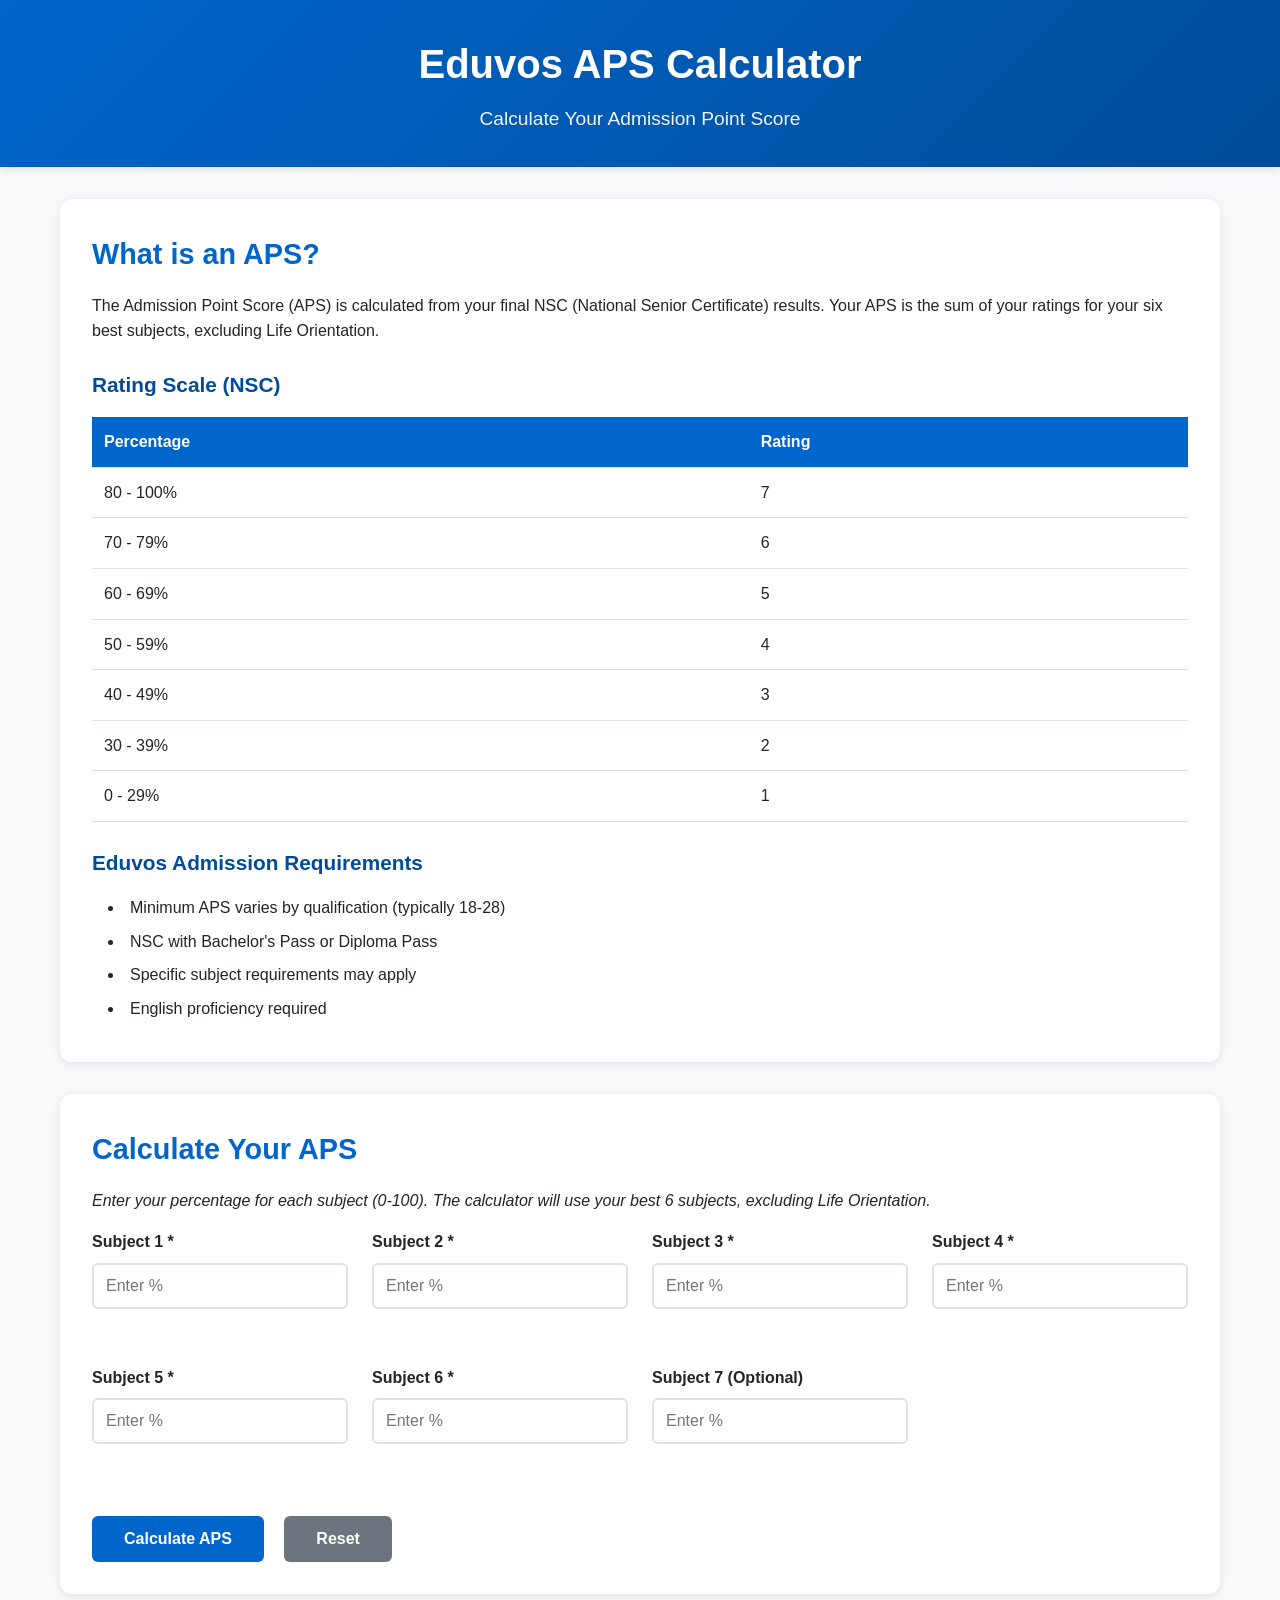
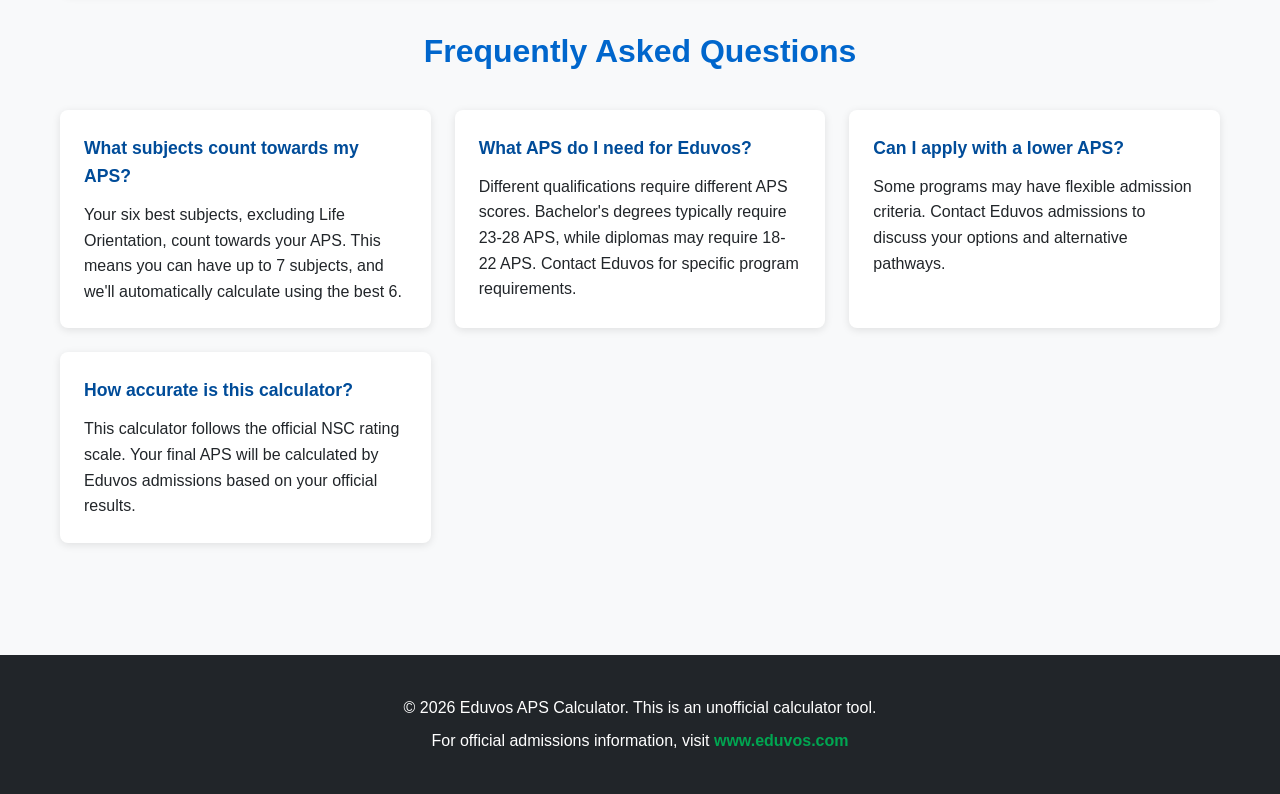
==== index.html @ b660937f "Create Eduvos APS Calculator with lead capture Co-authored-by: oatswrldwide <90724638+oatswrldwide@u" ====
<!DOCTYPE html>
<html lang="en">
<head>
    <meta charset="UTF-8">
    <meta name="viewport" content="width=device-width, initial-scale=1.0">
    <title>Eduvos APS Calculator - Calculate Your Admission Points</title>
    <meta name="description" content="Calculate your Admission Point Score (APS) for Eduvos applications. Easy-to-use calculator based on NSC results.">
    <link rel="stylesheet" href="styles.css">
</head>
<body>
    <header>
        <div class="container">
            <div class="header-content">
                <h1>Eduvos APS Calculator</h1>
                <p class="subtitle">Calculate Your Admission Point Score</p>
            </div>
        </div>
    </header>

    <main>
        <div class="container">
            <!-- Information Section -->
            <section class="info-section">
                <div class="info-card">
                    <h2>What is an APS?</h2>
                    <p>The Admission Point Score (APS) is calculated from your final NSC (National Senior Certificate) results. Your APS is the sum of your ratings for your six best subjects, excluding Life Orientation.</p>
                    
                    <div class="rating-table">
                        <h3>Rating Scale (NSC)</h3>
                        <table>
                            <thead>
                                <tr>
                                    <th>Percentage</th>
                                    <th>Rating</th>
                                </tr>
                            </thead>
                            <tbody>
                                <tr>
                                    <td>80 - 100%</td>
                                    <td>7</td>
                                </tr>
                                <tr>
                                    <td>70 - 79%</td>
                                    <td>6</td>
                                </tr>
                                <tr>
                                    <td>60 - 69%</td>
                                    <td>5</td>
                                </tr>
                                <tr>
                                    <td>50 - 59%</td>
                                    <td>4</td>
                                </tr>
                                <tr>
                                    <td>40 - 49%</td>
                                    <td>3</td>
                                </tr>
                                <tr>
                                    <td>30 - 39%</td>
                                    <td>2</td>
                                </tr>
                                <tr>
                                    <td>0 - 29%</td>
                                    <td>1</td>
                                </tr>
                            </tbody>
                        </table>
                    </div>

                    <div class="admission-info">
                        <h3>Eduvos Admission Requirements</h3>
                        <ul>
                            <li>Minimum APS varies by qualification (typically 18-28)</li>
                            <li>NSC with Bachelor's Pass or Diploma Pass</li>
                            <li>Specific subject requirements may apply</li>
                            <li>English proficiency required</li>
                        </ul>
                    </div>
                </div>
            </section>

            <!-- Calculator Section -->
            <section class="calculator-section">
                <div class="calculator-card">
                    <h2>Calculate Your APS</h2>
                    <p class="instruction">Enter your percentage for each subject (0-100). The calculator will use your best 6 subjects, excluding Life Orientation.</p>
                    
                    <form id="apsForm">
                        <div class="subjects-grid">
                            <div class="subject-input">
                                <label for="subject1">Subject 1 *</label>
                                <input type="number" id="subject1" name="subject1" min="0" max="100" placeholder="Enter %">
                                <span class="rating" id="rating1"></span>
                            </div>
                            <div class="subject-input">
                                <label for="subject2">Subject 2 *</label>
                                <input type="number" id="subject2" name="subject2" min="0" max="100" placeholder="Enter %">
                                <span class="rating" id="rating2"></span>
                            </div>
                            <div class="subject-input">
                                <label for="subject3">Subject 3 *</label>
                                <input type="number" id="subject3" name="subject3" min="0" max="100" placeholder="Enter %">
                                <span class="rating" id="rating3"></span>
                            </div>
                            <div class="subject-input">
                                <label for="subject4">Subject 4 *</label>
                                <input type="number" id="subject4" name="subject4" min="0" max="100" placeholder="Enter %">
                                <span class="rating" id="rating4"></span>
                            </div>
                            <div class="subject-input">
                                <label for="subject5">Subject 5 *</label>
                                <input type="number" id="subject5" name="subject5" min="0" max="100" placeholder="Enter %">
                                <span class="rating" id="rating5"></span>
                            </div>
                            <div class="subject-input">
                                <label for="subject6">Subject 6 *</label>
                                <input type="number" id="subject6" name="subject6" min="0" max="100" placeholder="Enter %">
                                <span class="rating" id="rating6"></span>
                            </div>
                            <div class="subject-input">
                                <label for="subject7">Subject 7 (Optional)</label>
                                <input type="number" id="subject7" name="subject7" min="0" max="100" placeholder="Enter %">
                                <span class="rating" id="rating7"></span>
                            </div>
                        </div>

                        <button type="button" id="calculateBtn" class="btn btn-primary">Calculate APS</button>
                        <button type="button" id="resetBtn" class="btn btn-secondary">Reset</button>
                    </form>

                    <div id="result" class="result-section" style="display: none;">
                        <h3>Your Results</h3>
                        <div class="aps-display">
                            <span class="aps-label">Total APS:</span>
                            <span class="aps-score" id="apsScore">0</span>
                        </div>
                        <div id="subjectBreakdown" class="breakdown"></div>
                        <div class="eligibility" id="eligibilityMessage"></div>
                        <button type="button" id="saveResultBtn" class="btn btn-primary">Save & Get More Info</button>
                    </div>
                </div>
            </section>

            <!-- Lead Capture Section -->
            <section class="lead-section" id="leadSection" style="display: none;">
                <div class="lead-card">
                    <h2>Get Your Personalized Admission Guide</h2>
                    <p>Enter your details below and we'll send you information about programs that match your APS score.</p>
                    
                    <form id="leadForm">
                        <div class="form-grid">
                            <div class="form-group">
                                <label for="firstName">First Name *</label>
                                <input type="text" id="firstName" name="firstName" required>
                            </div>
                            <div class="form-group">
                                <label for="lastName">Last Name *</label>
                                <input type="text" id="lastName" name="lastName" required>
                            </div>
                            <div class="form-group">
                                <label for="email">Email Address *</label>
                                <input type="email" id="email" name="email" required>
                            </div>
                            <div class="form-group">
                                <label for="phone">Phone Number *</label>
                                <input type="tel" id="phone" name="phone" required>
                            </div>
                            <div class="form-group full-width">
                                <label for="interestedProgram">Interested Program</label>
                                <select id="interestedProgram" name="interestedProgram">
                                    <option value="">Select a program</option>
                                    <option value="business">Business Management</option>
                                    <option value="it">Information Technology</option>
                                    <option value="creative">Creative Arts & Design</option>
                                    <option value="education">Education</option>
                                    <option value="health">Health Sciences</option>
                                    <option value="law">Law</option>
                                    <option value="other">Other</option>
                                </select>
                            </div>
                            <div class="form-group full-width">
                                <label for="campus">Preferred Campus</label>
                                <select id="campus" name="campus">
                                    <option value="">Select a campus</option>
                                    <option value="pretoria">Pretoria</option>
                                    <option value="midrand">Midrand</option>
                                    <option value="johannesburg">Johannesburg</option>
                                    <option value="cape-town">Cape Town</option>
                                    <option value="durban">Durban</option>
                                    <option value="port-elizabeth">Port Elizabeth</option>
                                    <option value="online">Online Learning</option>
                                </select>
                            </div>
                        </div>

                        <div class="consent">
                            <label>
                                <input type="checkbox" id="consent" name="consent" required>
                                I consent to Eduvos contacting me about educational opportunities *
                            </label>
                        </div>

                        <button type="submit" class="btn btn-primary">Submit</button>
                    </form>

                    <div id="thankYou" class="thank-you" style="display: none;">
                        <h3>Thank You!</h3>
                        <p>Your information has been received. An Eduvos admissions counselor will contact you shortly with personalized information about programs that match your APS score.</p>
                        <button type="button" id="newCalculationBtn" class="btn btn-secondary">Calculate Another APS</button>
                    </div>
                </div>
            </section>

            <!-- FAQ Section -->
            <section class="faq-section">
                <h2>Frequently Asked Questions</h2>
                <div class="faq-grid">
                    <div class="faq-item">
                        <h3>What subjects count towards my APS?</h3>
                        <p>Your six best subjects, excluding Life Orientation, count towards your APS. This means you can have up to 7 subjects, and we'll automatically calculate using the best 6.</p>
                    </div>
                    <div class="faq-item">
                        <h3>What APS do I need for Eduvos?</h3>
                        <p>Different qualifications require different APS scores. Bachelor's degrees typically require 23-28 APS, while diplomas may require 18-22 APS. Contact Eduvos for specific program requirements.</p>
                    </div>
                    <div class="faq-item">
                        <h3>Can I apply with a lower APS?</h3>
                        <p>Some programs may have flexible admission criteria. Contact Eduvos admissions to discuss your options and alternative pathways.</p>
                    </div>
                    <div class="faq-item">
                        <h3>How accurate is this calculator?</h3>
                        <p>This calculator follows the official NSC rating scale. Your final APS will be calculated by Eduvos admissions based on your official results.</p>
                    </div>
                </div>
            </section>
        </div>
    </main>

    <footer>
        <div class="container">
            <p>&copy; 2026 Eduvos APS Calculator. This is an unofficial calculator tool.</p>
            <p>For official admissions information, visit <a href="https://www.eduvos.com" target="_blank">www.eduvos.com</a></p>
        </div>
    </footer>

    <script src="script.js"></script>
</body>
</html>
---- styles.css ----
/* Reset and Base Styles */
* {
    margin: 0;
    padding: 0;
    box-sizing: border-box;
}

:root {
    --primary-color: #0066cc;
    --secondary-color: #004c99;
    --accent-color: #00a651;
    --danger-color: #dc3545;
    --warning-color: #ffc107;
    --light-bg: #f8f9fa;
    --white: #ffffff;
    --text-dark: #212529;
    --text-muted: #6c757d;
    --border-color: #dee2e6;
    --shadow: 0 2px 8px rgba(0, 0, 0, 0.1);
    --shadow-lg: 0 4px 16px rgba(0, 0, 0, 0.15);
}

body {
    font-family: -apple-system, BlinkMacSystemFont, 'Segoe UI', Roboto, 'Helvetica Neue', Arial, sans-serif;
    line-height: 1.6;
    color: var(--text-dark);
    background-color: var(--light-bg);
}

.container {
    max-width: 1200px;
    margin: 0 auto;
    padding: 0 20px;
}

/* Header */
header {
    background: linear-gradient(135deg, var(--primary-color), var(--secondary-color));
    color: var(--white);
    padding: 2rem 0;
    box-shadow: var(--shadow);
}

.header-content {
    text-align: center;
}

header h1 {
    font-size: 2.5rem;
    margin-bottom: 0.5rem;
    font-weight: 700;
}

.subtitle {
    font-size: 1.2rem;
    opacity: 0.95;
}

/* Main Content */
main {
    padding: 2rem 0;
}

section {
    margin-bottom: 2rem;
}

/* Cards */
.info-card,
.calculator-card,
.lead-card {
    background: var(--white);
    border-radius: 12px;
    padding: 2rem;
    box-shadow: var(--shadow);
}

.info-card h2,
.calculator-card h2,
.lead-card h2 {
    color: var(--primary-color);
    margin-bottom: 1rem;
    font-size: 1.8rem;
}

.info-card h3 {
    color: var(--secondary-color);
    margin-top: 1.5rem;
    margin-bottom: 1rem;
    font-size: 1.3rem;
}

.info-card p,
.calculator-card p {
    color: var(--text-dark);
    margin-bottom: 1rem;
}

/* Rating Table */
.rating-table {
    margin: 1.5rem 0;
}

.rating-table table {
    width: 100%;
    border-collapse: collapse;
    margin-top: 1rem;
}

.rating-table th,
.rating-table td {
    padding: 0.75rem;
    text-align: left;
    border-bottom: 1px solid var(--border-color);
}

.rating-table th {
    background-color: var(--primary-color);
    color: var(--white);
    font-weight: 600;
}

.rating-table tr:hover {
    background-color: var(--light-bg);
}

/* Admission Info */
.admission-info ul {
    list-style-position: inside;
    padding-left: 1rem;
}

.admission-info li {
    margin-bottom: 0.5rem;
    color: var(--text-dark);
}

/* Calculator Form */
.instruction {
    color: var(--text-muted);
    font-style: italic;
    margin-bottom: 1.5rem;
}

.subjects-grid {
    display: grid;
    grid-template-columns: repeat(auto-fit, minmax(250px, 1fr));
    gap: 1.5rem;
    margin-bottom: 2rem;
}

.subject-input {
    display: flex;
    flex-direction: column;
}

.subject-input label {
    font-weight: 600;
    margin-bottom: 0.5rem;
    color: var(--text-dark);
}

.subject-input input {
    padding: 0.75rem;
    border: 2px solid var(--border-color);
    border-radius: 6px;
    font-size: 1rem;
    transition: border-color 0.3s ease;
}

.subject-input input:focus {
    outline: none;
    border-color: var(--primary-color);
}

.subject-input input:invalid {
    border-color: var(--danger-color);
}

.rating {
    margin-top: 0.5rem;
    font-weight: 600;
    font-size: 0.9rem;
    color: var(--primary-color);
    min-height: 1.5rem;
}

/* Buttons */
.btn {
    padding: 0.875rem 2rem;
    border: none;
    border-radius: 6px;
    font-size: 1rem;
    font-weight: 600;
    cursor: pointer;
    transition: all 0.3s ease;
    margin-right: 1rem;
    margin-top: 0.5rem;
}

.btn-primary {
    background-color: var(--primary-color);
    color: var(--white);
}

.btn-primary:hover {
    background-color: var(--secondary-color);
    transform: translateY(-2px);
    box-shadow: var(--shadow-lg);
}

.btn-secondary {
    background-color: var(--text-muted);
    color: var(--white);
}

.btn-secondary:hover {
    background-color: #5a6268;
}

/* Results Section */
.result-section {
    margin-top: 2rem;
    padding: 2rem;
    background: linear-gradient(135deg, #e3f2fd, #f3e5f5);
    border-radius: 12px;
    border-left: 5px solid var(--primary-color);
}

.result-section h3 {
    color: var(--primary-color);
    margin-bottom: 1.5rem;
    font-size: 1.5rem;
}

.aps-display {
    display: flex;
    align-items: center;
    justify-content: center;
    gap: 1rem;
    margin: 1.5rem 0;
    padding: 1.5rem;
    background: var(--white);
    border-radius: 8px;
    box-shadow: var(--shadow);
}

.aps-label {
    font-size: 1.5rem;
    font-weight: 600;
    color: var(--text-dark);
}

.aps-score {
    font-size: 3rem;
    font-weight: 700;
    color: var(--primary-color);
}

.breakdown {
    margin: 1.5rem 0;
    padding: 1rem;
    background: var(--white);
    border-radius: 8px;
}

.breakdown-item {
    display: flex;
    justify-content: space-between;
    padding: 0.5rem 0;
    border-bottom: 1px solid var(--border-color);
}

.breakdown-item:last-child {
    border-bottom: none;
}

.eligibility {
    margin-top: 1.5rem;
    padding: 1.5rem;
    border-radius: 8px;
    font-weight: 600;
    text-align: center;
}

.eligibility.high {
    background-color: #d4edda;
    color: #155724;
    border: 2px solid var(--accent-color);
}

.eligibility.medium {
    background-color: #fff3cd;
    color: #856404;
    border: 2px solid var(--warning-color);
}

.eligibility.low {
    background-color: #f8d7da;
    color: #721c24;
    border: 2px solid var(--danger-color);
}

/* Lead Form */
.form-grid {
    display: grid;
    grid-template-columns: repeat(auto-fit, minmax(250px, 1fr));
    gap: 1.5rem;
    margin-bottom: 1.5rem;
}

.form-group {
    display: flex;
    flex-direction: column;
}

.form-group.full-width {
    grid-column: 1 / -1;
}

.form-group label {
    font-weight: 600;
    margin-bottom: 0.5rem;
    color: var(--text-dark);
}

.form-group input,
.form-group select {
    padding: 0.75rem;
    border: 2px solid var(--border-color);
    border-radius: 6px;
    font-size: 1rem;
    transition: border-color 0.3s ease;
}

.form-group input:focus,
.form-group select:focus {
    outline: none;
    border-color: var(--primary-color);
}

.consent {
    margin: 1.5rem 0;
    padding: 1rem;
    background-color: var(--light-bg);
    border-radius: 6px;
}

.consent label {
    display: flex;
    align-items: center;
    gap: 0.5rem;
    cursor: pointer;
}

.consent input[type="checkbox"] {
    width: 20px;
    height: 20px;
    cursor: pointer;
}

/* Thank You Message */
.thank-you {
    text-align: center;
    padding: 2rem;
}

.thank-you h3 {
    color: var(--accent-color);
    margin-bottom: 1rem;
    font-size: 2rem;
}

.thank-you p {
    margin-bottom: 1.5rem;
    font-size: 1.1rem;
}

/* FAQ Section */
.faq-section h2 {
    color: var(--primary-color);
    text-align: center;
    margin-bottom: 2rem;
    font-size: 2rem;
}

.faq-grid {
    display: grid;
    grid-template-columns: repeat(auto-fit, minmax(280px, 1fr));
    gap: 1.5rem;
}

.faq-item {
    background: var(--white);
    padding: 1.5rem;
    border-radius: 8px;
    box-shadow: var(--shadow);
    transition: transform 0.3s ease;
}

.faq-item:hover {
    transform: translateY(-4px);
    box-shadow: var(--shadow-lg);
}

.faq-item h3 {
    color: var(--secondary-color);
    margin-bottom: 0.75rem;
    font-size: 1.1rem;
}

.faq-item p {
    color: var(--text-dark);
    line-height: 1.6;
}

/* Footer */
footer {
    background-color: var(--text-dark);
    color: var(--white);
    padding: 2rem 0;
    text-align: center;
    margin-top: 3rem;
}

footer p {
    margin: 0.5rem 0;
}

footer a {
    color: var(--accent-color);
    text-decoration: none;
    font-weight: 600;
}

footer a:hover {
    text-decoration: underline;
}

/* Responsive Design */
@media (max-width: 768px) {
    header h1 {
        font-size: 2rem;
    }

    .subtitle {
        font-size: 1rem;
    }

    .subjects-grid {
        grid-template-columns: 1fr;
    }

    .form-grid {
        grid-template-columns: 1fr;
    }

    .aps-display {
        flex-direction: column;
    }

    .aps-score {
        font-size: 2.5rem;
    }

    .btn {
        width: 100%;
        margin-right: 0;
    }

    .faq-grid {
        grid-template-columns: 1fr;
    }
}

@media (max-width: 480px) {
    .container {
        padding: 0 15px;
    }

    .info-card,
    .calculator-card,
    .lead-card {
        padding: 1.5rem;
    }

    header h1 {
        font-size: 1.75rem;
    }
}

/* Animations */
@keyframes fadeIn {
    from {
        opacity: 0;
        transform: translateY(20px);
    }
    to {
        opacity: 1;
        transform: translateY(0);
    }
}

.result-section,
.lead-section,
.thank-you {
    animation: fadeIn 0.5s ease;
}

/* Print Styles */
@media print {
    header,
    footer,
    .btn {
        display: none;
    }

    .result-section {
        page-break-inside: avoid;
    }
}
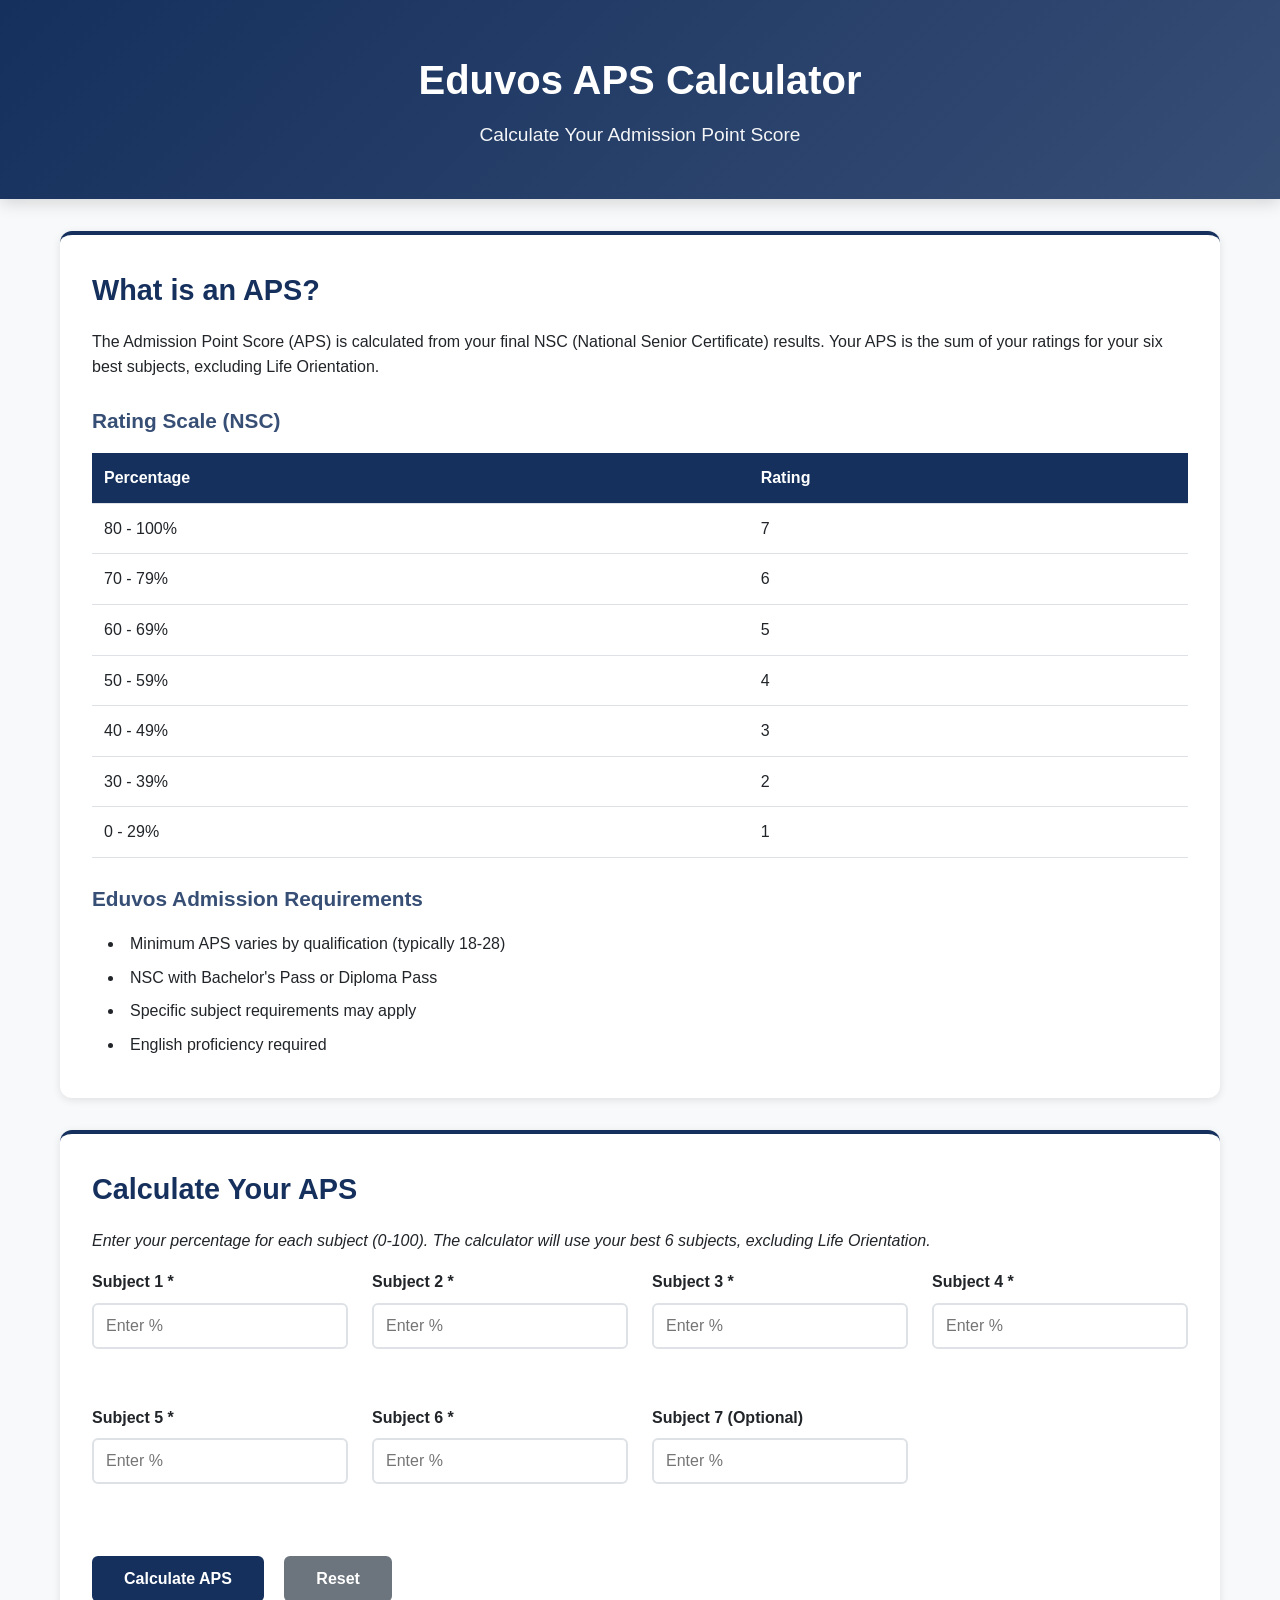
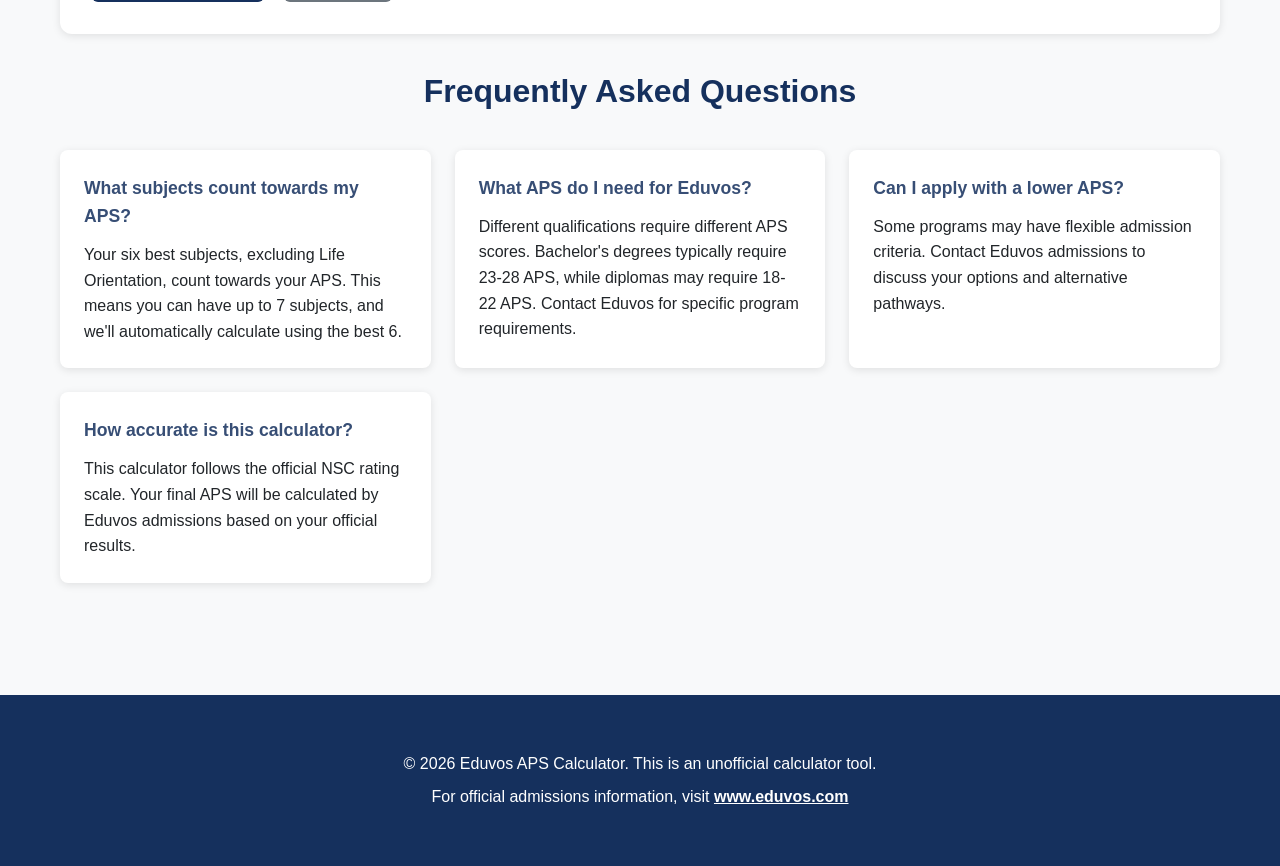
==== commit df0c224f: "Apply Eduvos brand colors and styling - Updated primary color to #15305d (Eduvos dark blue) - Update" ====
--- a/index.html
+++ b/index.html
@@ -5,6 +5,22 @@
     <meta name="viewport" content="width=device-width, initial-scale=1.0">
     <title>Eduvos APS Calculator - Calculate Your Admission Points</title>
     <meta name="description" content="Calculate your Admission Point Score (APS) for Eduvos applications. Easy-to-use calculator based on NSC results.">
+    
+    <!-- Favicons -->
+    <link rel="icon" type="image/png" sizes="16x16" href="https://www.eduvos.com/favicon-16x16.png">
+    <link rel="icon" type="image/png" sizes="32x32" href="https://www.eduvos.com/favicon-32x32.png">
+    <link rel="icon" type="image/png" sizes="96x96" href="https://www.eduvos.com/favicon-96x96.png">
+    <link rel="icon" type="image/png" sizes="192x192" href="https://www.eduvos.com/android-icon-192x192.png">
+    <link rel="apple-touch-icon" sizes="57x57" href="https://www.eduvos.com/apple-icon-57x57.png">
+    <link rel="apple-touch-icon" sizes="60x60" href="https://www.eduvos.com/apple-icon-60x60.png">
+    <link rel="apple-touch-icon" sizes="72x72" href="https://www.eduvos.com/apple-icon-72x72.png">
+    <link rel="apple-touch-icon" sizes="76x76" href="https://www.eduvos.com/apple-icon-76x76.png">
+    <link rel="apple-touch-icon" sizes="114x114" href="https://www.eduvos.com/apple-icon-114x114.png">
+    <link rel="apple-touch-icon" sizes="120x120" href="https://www.eduvos.com/apple-icon-120x120.png">
+    <link rel="apple-touch-icon" sizes="144x144" href="https://www.eduvos.com/apple-icon-144x144.png">
+    <link rel="apple-touch-icon" sizes="152x152" href="https://www.eduvos.com/apple-icon-152x152.png">
+    <link rel="apple-touch-icon" sizes="180x180" href="https://www.eduvos.com/apple-icon-180x180.png">
+    
     <link rel="stylesheet" href="styles.css">
 </head>
 <body>
--- a/styles.css
+++ b/styles.css
@@ -6,9 +6,9 @@
 }
 
 :root {
-    --primary-color: #0066cc;
-    --secondary-color: #004c99;
-    --accent-color: #00a651;
+    --primary-color: #15305d;
+    --secondary-color: #374e75;
+    --accent-color: #15305d;
     --danger-color: #dc3545;
     --warning-color: #ffc107;
     --light-bg: #f8f9fa;
@@ -35,14 +35,32 @@
 
 /* Header */
 header {
-    background: linear-gradient(135deg, var(--primary-color), var(--secondary-color));
+    background: linear-gradient(135deg, var(--primary-color) 0%, var(--secondary-color) 100%);
     color: var(--white);
-    padding: 2rem 0;
-    box-shadow: var(--shadow);
+    padding: 3rem 0;
+    box-shadow: var(--shadow-lg);
+    position: relative;
+    overflow: hidden;
+}
+
+header::before {
+    content: '';
+    position: absolute;
+    top: 0;
+    left: 0;
+    right: 0;
+    bottom: 0;
+    background-image: url('https://www.eduvos.com/images/footer-new-2026.webp');
+    background-size: cover;
+    background-position: center;
+    opacity: 0.1;
+    z-index: 0;
 }
 
 .header-content {
     text-align: center;
+    position: relative;
+    z-index: 1;
 }
 
 header h1 {
@@ -73,6 +91,7 @@
     border-radius: 12px;
     padding: 2rem;
     box-shadow: var(--shadow);
+    border-top: 4px solid var(--primary-color);
 }
 
 .info-card h2,
@@ -222,7 +241,7 @@
 .result-section {
     margin-top: 2rem;
     padding: 2rem;
-    background: linear-gradient(135deg, #e3f2fd, #f3e5f5);
+    background: linear-gradient(135deg, #e8eef5, #f0f4f8);
     border-radius: 12px;
     border-left: 5px solid var(--primary-color);
 }
@@ -284,9 +303,9 @@
 }
 
 .eligibility.high {
-    background-color: #d4edda;
-    color: #155724;
-    border: 2px solid var(--accent-color);
+    background-color: #e8f5e9;
+    color: #1b5e20;
+    border: 2px solid #4caf50;
 }
 
 .eligibility.medium {
@@ -416,25 +435,43 @@
 
 /* Footer */
 footer {
-    background-color: var(--text-dark);
+    background: var(--primary-color);
     color: var(--white);
-    padding: 2rem 0;
+    padding: 3rem 0;
     text-align: center;
     margin-top: 3rem;
+    position: relative;
+    overflow: hidden;
+}
+
+footer::before {
+    content: '';
+    position: absolute;
+    top: 0;
+    left: 0;
+    right: 0;
+    bottom: 0;
+    background-image: url('https://www.eduvos.com/images/footer-new-2026.webp');
+    background-size: cover;
+    background-position: center;
+    opacity: 0.15;
+    z-index: 0;
 }
 
 footer p {
     margin: 0.5rem 0;
+    position: relative;
+    z-index: 1;
 }
 
 footer a {
-    color: var(--accent-color);
-    text-decoration: none;
+    color: var(--white);
+    text-decoration: underline;
     font-weight: 600;
 }
 
 footer a:hover {
-    text-decoration: underline;
+    color: #f0f0f0;
 }
 
 /* Responsive Design */
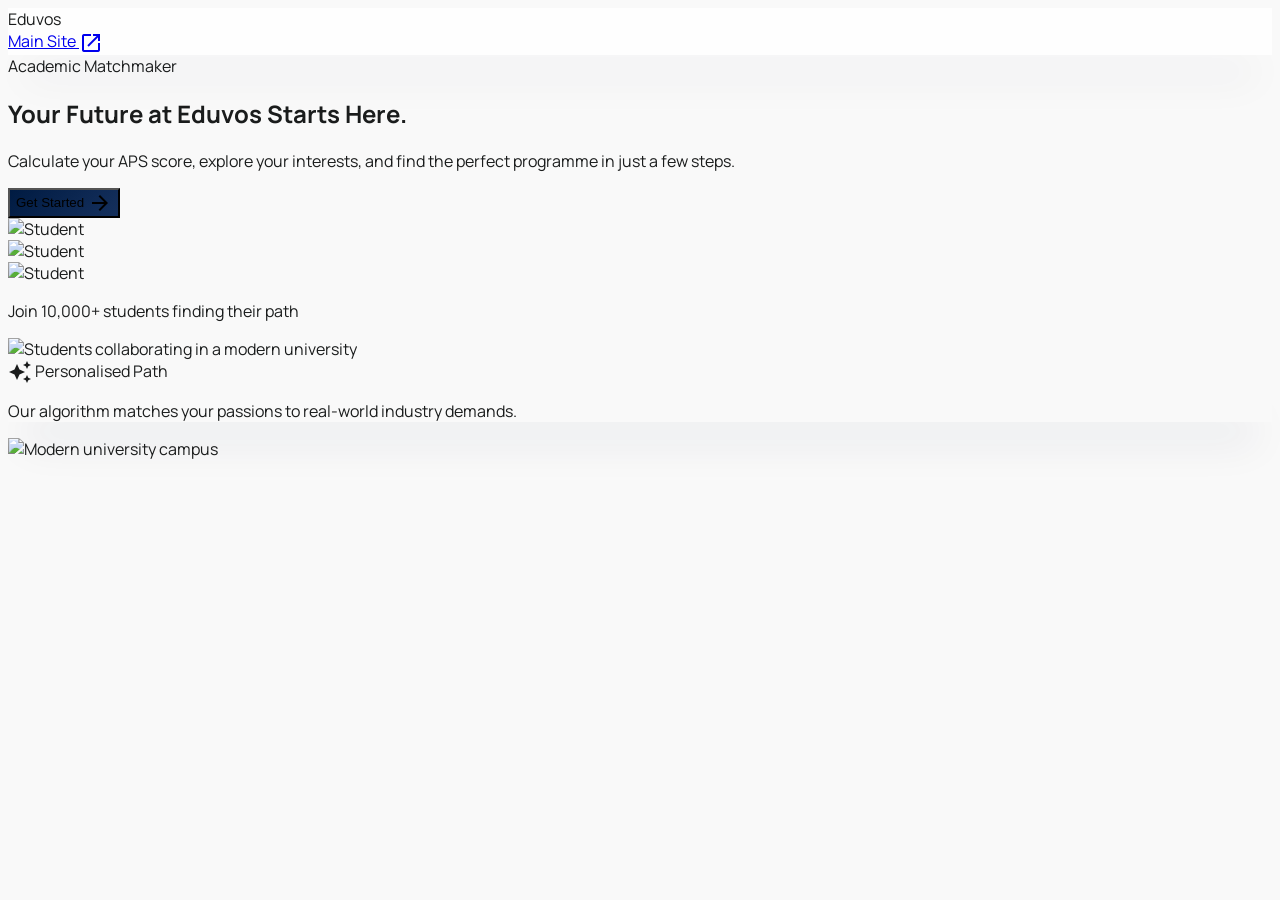
==== commit 4f36ab6a: "Rebuild site UI as multi-step Guided Matchmaker wizard using uploaded HTML designs Co-authored-by: o" ====
--- a/index.html
+++ b/index.html
@@ -1,264 +1,914 @@
 <!DOCTYPE html>
-<html lang="en">
+<html class="light" lang="en">
 <head>
-    <meta charset="UTF-8">
-    <meta name="viewport" content="width=device-width, initial-scale=1.0">
-    <title>Eduvos APS Calculator - Calculate Your Admission Points</title>
-    <meta name="description" content="Calculate your Admission Point Score (APS) for Eduvos applications. Easy-to-use calculator based on NSC results.">
-    
-    <!-- Favicons -->
-    <link rel="icon" type="image/png" sizes="16x16" href="https://www.eduvos.com/favicon-16x16.png">
-    <link rel="icon" type="image/png" sizes="32x32" href="https://www.eduvos.com/favicon-32x32.png">
-    <link rel="icon" type="image/png" sizes="96x96" href="https://www.eduvos.com/favicon-96x96.png">
-    <link rel="icon" type="image/png" sizes="192x192" href="https://www.eduvos.com/android-icon-192x192.png">
-    <link rel="apple-touch-icon" sizes="57x57" href="https://www.eduvos.com/apple-icon-57x57.png">
-    <link rel="apple-touch-icon" sizes="60x60" href="https://www.eduvos.com/apple-icon-60x60.png">
-    <link rel="apple-touch-icon" sizes="72x72" href="https://www.eduvos.com/apple-icon-72x72.png">
-    <link rel="apple-touch-icon" sizes="76x76" href="https://www.eduvos.com/apple-icon-76x76.png">
-    <link rel="apple-touch-icon" sizes="114x114" href="https://www.eduvos.com/apple-icon-114x114.png">
-    <link rel="apple-touch-icon" sizes="120x120" href="https://www.eduvos.com/apple-icon-120x120.png">
-    <link rel="apple-touch-icon" sizes="144x144" href="https://www.eduvos.com/apple-icon-144x144.png">
-    <link rel="apple-touch-icon" sizes="152x152" href="https://www.eduvos.com/apple-icon-152x152.png">
-    <link rel="apple-touch-icon" sizes="180x180" href="https://www.eduvos.com/apple-icon-180x180.png">
-    
-    <link rel="stylesheet" href="styles.css">
+  <meta charset="utf-8"/>
+  <meta content="width=device-width, initial-scale=1.0" name="viewport"/>
+  <title>Eduvos Guided Matchmaker | APS Calculator</title>
+  <meta name="description" content="Calculate your Admission Point Score (APS) and find the perfect Eduvos programme for you."/>
+
+  <!-- Favicons -->
+  <link rel="icon" type="image/png" sizes="16x16" href="https://www.eduvos.com/favicon-16x16.png">
+  <link rel="icon" type="image/png" sizes="32x32" href="https://www.eduvos.com/favicon-32x32.png">
+  <link rel="icon" type="image/png" sizes="96x96" href="https://www.eduvos.com/favicon-96x96.png">
+  <link rel="apple-touch-icon" sizes="180x180" href="https://www.eduvos.com/apple-icon-180x180.png">
+
+  <!-- Fonts -->
+  <link href="https://fonts.googleapis.com" rel="preconnect"/>
+  <link crossorigin="" href="https://fonts.gstatic.com" rel="preconnect"/>
+  <link href="https://fonts.googleapis.com/css2?family=Plus+Jakarta+Sans:wght@400;600;700;800&family=Manrope:wght@400;500;600&family=Inter:wght@400;500&display=swap" rel="stylesheet"/>
+  <link href="https://fonts.googleapis.com/css2?family=Material+Symbols+Outlined:wght,FILL@100..700,0..1&display=swap" rel="stylesheet"/>
+
+  <!-- Tailwind CSS -->
+  <script src="https://cdn.tailwindcss.com?plugins=forms,container-queries"></script>
+  <script id="tailwind-config">
+    tailwind.config = {
+      darkMode: "class",
+      theme: {
+        extend: {
+          colors: {
+            "primary-fixed-dim": "#aec6fd",
+            "on-primary-container": "#8199cc",
+            "tertiary-fixed": "#d8e2ff",
+            "tertiary-fixed-dim": "#aec6fd",
+            "surface-container-high": "#e8e8e8",
+            "tertiary-container": "#15305d",
+            "on-secondary": "#ffffff",
+            "surface-variant": "#e2e2e2",
+            "surface-container": "#eeeeee",
+            "primary-fixed": "#d8e2ff",
+            "inverse-on-surface": "#f1f1f0",
+            "on-tertiary-fixed": "#001a41",
+            "outline": "#747780",
+            "surface-bright": "#f9f9f9",
+            "error": "#ba1a1a",
+            "primary-container": "#15305d",
+            "error-container": "#ffdad6",
+            "on-primary-fixed-variant": "#2e4674",
+            "on-secondary-fixed-variant": "#004c69",
+            "on-tertiary-container": "#8199cc",
+            "on-surface": "#1a1c1c",
+            "on-secondary-container": "#00516f",
+            "surface-tint": "#465e8e",
+            "inverse-surface": "#2f3131",
+            "surface": "#f9f9f9",
+            "background": "#f9f9f9",
+            "outline-variant": "#c4c6d0",
+            "secondary": "#00668a",
+            "surface-container-highest": "#e2e2e2",
+            "on-tertiary": "#ffffff",
+            "secondary-fixed-dim": "#7bd0ff",
+            "on-error": "#ffffff",
+            "primary": "#001b42",
+            "on-surface-variant": "#44474f",
+            "surface-container-low": "#f4f3f3",
+            "surface-dim": "#dadada",
+            "on-secondary-fixed": "#001e2c",
+            "on-tertiary-fixed-variant": "#2e4674",
+            "secondary-fixed": "#c4e7ff",
+            "surface-container-lowest": "#ffffff",
+            "on-primary": "#ffffff",
+            "on-error-container": "#93000a",
+            "on-primary-fixed": "#001a41",
+            "secondary-container": "#54c7ff",
+            "inverse-primary": "#aec6fd",
+            "tertiary": "#001b42",
+            "on-background": "#1a1c1c"
+          },
+          fontFamily: {
+            "headline": ["Plus Jakarta Sans"],
+            "body": ["Manrope"],
+            "label": ["Inter"]
+          },
+          borderRadius: { "DEFAULT": "0.25rem", "lg": "0.5rem", "xl": "0.75rem", "full": "9999px" }
+        }
+      }
+    }
+  </script>
+  <style>
+    .material-symbols-outlined {
+      font-variation-settings: 'FILL' 0, 'wght' 400, 'GRAD' 0, 'opsz' 24;
+      display: inline-block;
+      vertical-align: middle;
+    }
+    body { font-family: 'Manrope', sans-serif; background-color: #f9f9f9; color: #1a1c1c; }
+    .editorial-shadow { box-shadow: 0 40px 40px -15px rgba(0,26,65,0.06); }
+    .glass-header { background-color: rgba(255,255,255,0.82); backdrop-filter: blur(24px); }
+    .cta-gradient { background: linear-gradient(135deg, #001b42 0%, #15305d 100%); }
+    .step { display: none; }
+    .step.active { display: block; }
+    .chip.selected { background-color: #c4e7ff; color: #004c69; border-color: #00668a; }
+  </style>
 </head>
-<body>
-    <header>
-        <div class="container">
-            <div class="header-content">
-                <h1>Eduvos APS Calculator</h1>
-                <p class="subtitle">Calculate Your Admission Point Score</p>
-            </div>
-        </div>
+<body class="min-h-screen selection:bg-secondary-fixed selection:text-on-secondary-fixed overflow-x-hidden">
+
+  <!-- ═══════════════════════════════════════════════════════
+       STEP 0 — WELCOME / LANDING  (from code (3).html)
+  ══════════════════════════════════════════════════════════ -->
+  <div id="step-welcome" class="step active min-h-screen flex flex-col">
+    <!-- Glass Header -->
+    <header class="fixed top-0 w-full z-50 glass-header editorial-shadow">
+      <div class="flex justify-between items-center px-8 h-20 max-w-7xl mx-auto">
+        <div class="text-2xl font-bold text-primary font-headline tracking-tight">Eduvos</div>
+        <div class="flex items-center gap-4">
+          <a href="https://www.eduvos.com" target="_blank" class="text-slate-500 hover:text-primary transition-colors font-headline font-semibold text-sm flex items-center gap-1 hover:opacity-80">
+            Main Site
+            <span class="material-symbols-outlined text-lg">open_in_new</span>
+          </a>
+        </div>
+      </div>
     </header>
 
-    <main>
-        <div class="container">
-            <!-- Information Section -->
-            <section class="info-section">
-                <div class="info-card">
-                    <h2>What is an APS?</h2>
-                    <p>The Admission Point Score (APS) is calculated from your final NSC (National Senior Certificate) results. Your APS is the sum of your ratings for your six best subjects, excluding Life Orientation.</p>
-                    
-                    <div class="rating-table">
-                        <h3>Rating Scale (NSC)</h3>
-                        <table>
-                            <thead>
-                                <tr>
-                                    <th>Percentage</th>
-                                    <th>Rating</th>
-                                </tr>
-                            </thead>
-                            <tbody>
-                                <tr>
-                                    <td>80 - 100%</td>
-                                    <td>7</td>
-                                </tr>
-                                <tr>
-                                    <td>70 - 79%</td>
-                                    <td>6</td>
-                                </tr>
-                                <tr>
-                                    <td>60 - 69%</td>
-                                    <td>5</td>
-                                </tr>
-                                <tr>
-                                    <td>50 - 59%</td>
-                                    <td>4</td>
-                                </tr>
-                                <tr>
-                                    <td>40 - 49%</td>
-                                    <td>3</td>
-                                </tr>
-                                <tr>
-                                    <td>30 - 39%</td>
-                                    <td>2</td>
-                                </tr>
-                                <tr>
-                                    <td>0 - 29%</td>
-                                    <td>1</td>
-                                </tr>
-                            </tbody>
-                        </table>
-                    </div>
-
-                    <div class="admission-info">
-                        <h3>Eduvos Admission Requirements</h3>
-                        <ul>
-                            <li>Minimum APS varies by qualification (typically 18-28)</li>
-                            <li>NSC with Bachelor's Pass or Diploma Pass</li>
-                            <li>Specific subject requirements may apply</li>
-                            <li>English proficiency required</li>
-                        </ul>
-                    </div>
-                </div>
-            </section>
-
-            <!-- Calculator Section -->
-            <section class="calculator-section">
-                <div class="calculator-card">
-                    <h2>Calculate Your APS</h2>
-                    <p class="instruction">Enter your percentage for each subject (0-100). The calculator will use your best 6 subjects, excluding Life Orientation.</p>
-                    
-                    <form id="apsForm">
-                        <div class="subjects-grid">
-                            <div class="subject-input">
-                                <label for="subject1">Subject 1 *</label>
-                                <input type="number" id="subject1" name="subject1" min="0" max="100" placeholder="Enter %">
-                                <span class="rating" id="rating1"></span>
-                            </div>
-                            <div class="subject-input">
-                                <label for="subject2">Subject 2 *</label>
-                                <input type="number" id="subject2" name="subject2" min="0" max="100" placeholder="Enter %">
-                                <span class="rating" id="rating2"></span>
-                            </div>
-                            <div class="subject-input">
-                                <label for="subject3">Subject 3 *</label>
-                                <input type="number" id="subject3" name="subject3" min="0" max="100" placeholder="Enter %">
-                                <span class="rating" id="rating3"></span>
-                            </div>
-                            <div class="subject-input">
-                                <label for="subject4">Subject 4 *</label>
-                                <input type="number" id="subject4" name="subject4" min="0" max="100" placeholder="Enter %">
-                                <span class="rating" id="rating4"></span>
-                            </div>
-                            <div class="subject-input">
-                                <label for="subject5">Subject 5 *</label>
-                                <input type="number" id="subject5" name="subject5" min="0" max="100" placeholder="Enter %">
-                                <span class="rating" id="rating5"></span>
-                            </div>
-                            <div class="subject-input">
-                                <label for="subject6">Subject 6 *</label>
-                                <input type="number" id="subject6" name="subject6" min="0" max="100" placeholder="Enter %">
-                                <span class="rating" id="rating6"></span>
-                            </div>
-                            <div class="subject-input">
-                                <label for="subject7">Subject 7 (Optional)</label>
-                                <input type="number" id="subject7" name="subject7" min="0" max="100" placeholder="Enter %">
-                                <span class="rating" id="rating7"></span>
-                            </div>
-                        </div>
-
-                        <button type="button" id="calculateBtn" class="btn btn-primary">Calculate APS</button>
-                        <button type="button" id="resetBtn" class="btn btn-secondary">Reset</button>
-                    </form>
-
-                    <div id="result" class="result-section" style="display: none;">
-                        <h3>Your Results</h3>
-                        <div class="aps-display">
-                            <span class="aps-label">Total APS:</span>
-                            <span class="aps-score" id="apsScore">0</span>
-                        </div>
-                        <div id="subjectBreakdown" class="breakdown"></div>
-                        <div class="eligibility" id="eligibilityMessage"></div>
-                        <button type="button" id="saveResultBtn" class="btn btn-primary">Save & Get More Info</button>
-                    </div>
-                </div>
-            </section>
-
-            <!-- Lead Capture Section -->
-            <section class="lead-section" id="leadSection" style="display: none;">
-                <div class="lead-card">
-                    <h2>Get Your Personalized Admission Guide</h2>
-                    <p>Enter your details below and we'll send you information about programs that match your APS score.</p>
-                    
-                    <form id="leadForm">
-                        <div class="form-grid">
-                            <div class="form-group">
-                                <label for="firstName">First Name *</label>
-                                <input type="text" id="firstName" name="firstName" required>
-                            </div>
-                            <div class="form-group">
-                                <label for="lastName">Last Name *</label>
-                                <input type="text" id="lastName" name="lastName" required>
-                            </div>
-                            <div class="form-group">
-                                <label for="email">Email Address *</label>
-                                <input type="email" id="email" name="email" required>
-                            </div>
-                            <div class="form-group">
-                                <label for="phone">Phone Number *</label>
-                                <input type="tel" id="phone" name="phone" required>
-                            </div>
-                            <div class="form-group full-width">
-                                <label for="interestedProgram">Interested Program</label>
-                                <select id="interestedProgram" name="interestedProgram">
-                                    <option value="">Select a program</option>
-                                    <option value="business">Business Management</option>
-                                    <option value="it">Information Technology</option>
-                                    <option value="creative">Creative Arts & Design</option>
-                                    <option value="education">Education</option>
-                                    <option value="health">Health Sciences</option>
-                                    <option value="law">Law</option>
-                                    <option value="other">Other</option>
-                                </select>
-                            </div>
-                            <div class="form-group full-width">
-                                <label for="campus">Preferred Campus</label>
-                                <select id="campus" name="campus">
-                                    <option value="">Select a campus</option>
-                                    <option value="pretoria">Pretoria</option>
-                                    <option value="midrand">Midrand</option>
-                                    <option value="johannesburg">Johannesburg</option>
-                                    <option value="cape-town">Cape Town</option>
-                                    <option value="durban">Durban</option>
-                                    <option value="port-elizabeth">Port Elizabeth</option>
-                                    <option value="online">Online Learning</option>
-                                </select>
-                            </div>
-                        </div>
-
-                        <div class="consent">
-                            <label>
-                                <input type="checkbox" id="consent" name="consent" required>
-                                I consent to Eduvos contacting me about educational opportunities *
-                            </label>
-                        </div>
-
-                        <button type="submit" class="btn btn-primary">Submit</button>
-                    </form>
-
-                    <div id="thankYou" class="thank-you" style="display: none;">
-                        <h3>Thank You!</h3>
-                        <p>Your information has been received. An Eduvos admissions counselor will contact you shortly with personalized information about programs that match your APS score.</p>
-                        <button type="button" id="newCalculationBtn" class="btn btn-secondary">Calculate Another APS</button>
-                    </div>
-                </div>
-            </section>
-
-            <!-- FAQ Section -->
-            <section class="faq-section">
-                <h2>Frequently Asked Questions</h2>
-                <div class="faq-grid">
-                    <div class="faq-item">
-                        <h3>What subjects count towards my APS?</h3>
-                        <p>Your six best subjects, excluding Life Orientation, count towards your APS. This means you can have up to 7 subjects, and we'll automatically calculate using the best 6.</p>
-                    </div>
-                    <div class="faq-item">
-                        <h3>What APS do I need for Eduvos?</h3>
-                        <p>Different qualifications require different APS scores. Bachelor's degrees typically require 23-28 APS, while diplomas may require 18-22 APS. Contact Eduvos for specific program requirements.</p>
-                    </div>
-                    <div class="faq-item">
-                        <h3>Can I apply with a lower APS?</h3>
-                        <p>Some programs may have flexible admission criteria. Contact Eduvos admissions to discuss your options and alternative pathways.</p>
-                    </div>
-                    <div class="faq-item">
-                        <h3>How accurate is this calculator?</h3>
-                        <p>This calculator follows the official NSC rating scale. Your final APS will be calculated by Eduvos admissions based on your official results.</p>
-                    </div>
-                </div>
-            </section>
-        </div>
+    <!-- Main Content -->
+    <main class="flex-grow flex flex-col lg:flex-row pt-20">
+      <!-- Text / Action Section -->
+      <section class="flex-1 flex flex-col justify-center px-8 md:px-16 lg:px-24 py-12 md:py-24 z-10">
+        <div class="max-w-2xl">
+          <div class="mb-6">
+            <span class="inline-block py-1 px-4 rounded-full bg-secondary-fixed text-on-secondary-fixed text-xs font-label font-bold uppercase tracking-widest">
+              Academic Matchmaker
+            </span>
+          </div>
+          <h1 class="font-headline text-5xl md:text-6xl lg:text-[3.5rem] font-extrabold text-primary leading-[1.1] tracking-tight mb-8">
+            Your Future at Eduvos Starts Here.
+          </h1>
+          <p class="font-body text-lg md:text-xl text-on-surface-variant leading-relaxed mb-12 max-w-lg">
+            Calculate your APS score, explore your interests, and find the perfect programme in just a few steps.
+          </p>
+          <div class="flex flex-col sm:flex-row gap-6">
+            <button onclick="goToStep(1)" class="cta-gradient text-white px-10 py-5 rounded-xl font-headline font-bold text-lg text-center editorial-shadow hover:brightness-110 active:scale-95 transition-all flex items-center justify-center gap-3">
+              Get Started
+              <span class="material-symbols-outlined">arrow_forward</span>
+            </button>
+          </div>
+          <!-- Trust Element -->
+          <div class="mt-16 flex items-center gap-6 opacity-60">
+            <div class="flex -space-x-3">
+              <div class="w-10 h-10 rounded-full border-2 border-white overflow-hidden bg-slate-200">
+                <img class="w-full h-full object-cover" alt="Student" src="https://lh3.googleusercontent.com/aida-public/[base64]"/>
+              </div>
+              <div class="w-10 h-10 rounded-full border-2 border-white overflow-hidden bg-slate-300">
+                <img class="w-full h-full object-cover" alt="Student" src="https://lh3.googleusercontent.com/aida-public/[base64]"/>
+              </div>
+              <div class="w-10 h-10 rounded-full border-2 border-white overflow-hidden bg-slate-400">
+                <img class="w-full h-full object-cover" alt="Student" src="https://lh3.googleusercontent.com/aida-public/[base64]"/>
+              </div>
+            </div>
+            <p class="text-sm font-label text-primary font-medium">Join 10,000+ students finding their path</p>
+          </div>
+        </div>
+      </section>
+
+      <!-- Imagery Section -->
+      <section class="flex-1 relative hidden lg:block overflow-hidden min-h-[600px]">
+        <div class="absolute inset-0 bg-surface-container-low transform skew-x-[-6deg] translate-x-20"></div>
+        <div class="absolute top-12 bottom-12 right-0 left-24 rounded-l-[3rem] overflow-hidden shadow-2xl z-20">
+          <img class="w-full h-full object-cover grayscale-[20%] hover:grayscale-0 transition-all duration-700" alt="Students collaborating in a modern university" src="https://lh3.googleusercontent.com/aida-public/[base64]"/>
+          <div class="absolute inset-0 bg-gradient-to-t from-primary/40 to-transparent"></div>
+          <!-- Floating Info Card -->
+          <div class="absolute bottom-10 left-10 p-6 bg-white/90 backdrop-blur-md rounded-2xl max-w-xs editorial-shadow">
+            <div class="flex items-center gap-3 mb-2">
+              <span class="material-symbols-outlined text-secondary" style="font-variation-settings:'FILL' 1">auto_awesome</span>
+              <span class="text-xs font-headline font-bold text-primary tracking-widest uppercase">Personalised Path</span>
+            </div>
+            <p class="text-sm text-on-surface-variant font-body leading-snug">Our algorithm matches your passions to real-world industry demands.</p>
+          </div>
+        </div>
+        <div class="absolute top-1/4 -right-12 w-48 h-48 bg-secondary/10 rounded-full blur-3xl"></div>
+      </section>
     </main>
 
-    <footer>
-        <div class="container">
-            <p>&copy; 2026 Eduvos APS Calculator. This is an unofficial calculator tool.</p>
-            <p>For official admissions information, visit <a href="https://www.eduvos.com" target="_blank">www.eduvos.com</a></p>
-        </div>
-    </footer>
-
-    <script src="script.js"></script>
+    <!-- Mobile hero image -->
+    <div class="lg:hidden w-full h-64 relative mt-12">
+      <img class="w-full h-full object-cover" alt="Modern university campus" src="https://lh3.googleusercontent.com/aida-public/[base64]"/>
+      <div class="absolute inset-0 bg-gradient-to-t from-surface via-transparent to-transparent"></div>
+    </div>
+    <div class="fixed top-0 right-0 -z-10 w-1/3 h-screen bg-surface-container-low/50 pointer-events-none"></div>
+  </div><!-- /step-welcome -->
+
+
+  <!-- ═══════════════════════════════════════════════════════
+       STEP 1 — APS CALCULATOR  (from screen (6).png)
+  ══════════════════════════════════════════════════════════ -->
+  <div id="step-aps" class="step min-h-screen">
+    <!-- Fixed Header -->
+    <header class="fixed top-0 w-full z-50 bg-white/80 backdrop-blur-xl shadow-[0_40px_40px_-15px_rgba(0,26,65,0.06)]">
+      <div class="flex justify-between items-center px-8 h-20 max-w-7xl mx-auto">
+        <div class="text-2xl font-bold text-primary font-headline tracking-tight">Eduvos</div>
+        <div class="flex items-center gap-4">
+          <span class="text-slate-500 font-label text-sm uppercase tracking-widest hidden sm:block">Step 1 of 3</span>
+          <button onclick="goToStep(0)" class="text-primary hover:opacity-80 transition-opacity flex items-center gap-1">
+            <span class="font-label text-sm font-semibold">Exit</span>
+            <span class="material-symbols-outlined text-xl">close</span>
+          </button>
+        </div>
+      </div>
+    </header>
+
+    <main class="pt-32 pb-40 px-6 max-w-4xl mx-auto">
+      <!-- Progress Bar -->
+      <div class="mb-20 w-full">
+        <div class="flex justify-between mb-4 items-end">
+          <span class="font-label text-xs font-bold uppercase tracking-widest text-primary opacity-60">Step 1 of 3</span>
+          <span class="font-label text-xs font-bold uppercase tracking-widest text-primary">Academic Profile</span>
+        </div>
+        <div class="h-1.5 w-full bg-surface-container-high rounded-full overflow-hidden">
+          <div class="h-full bg-secondary w-1/3 rounded-full relative">
+            <div class="absolute right-0 top-0 h-full w-8 bg-gradient-to-r from-transparent to-white/30"></div>
+          </div>
+        </div>
+      </div>
+
+      <!-- Hero -->
+      <section class="mb-16">
+        <h1 class="font-headline text-[3.5rem] leading-[1.1] font-extrabold text-primary tracking-tight mb-6">
+          Calculate your <span class="text-secondary">APS Score.</span>
+        </h1>
+        <p class="font-body text-xl text-on-surface-variant max-w-2xl leading-relaxed">
+          Enter your Grade 12 final results. Your Admission Point Score helps us match you with the right qualifications.
+        </p>
+      </section>
+
+      <!-- Calculator Grid -->
+      <div class="grid grid-cols-1 md:grid-cols-12 gap-8 items-start">
+        <!-- Subject Input List -->
+        <div class="md:col-span-8 space-y-4">
+          <div id="subjectList" class="bg-surface-container-lowest p-6 rounded-[2rem] editorial-shadow flex flex-col gap-6">
+
+            <!-- Subject Row: Primary Language -->
+            <div class="subject-row flex flex-col md:flex-row gap-4 items-end">
+              <div class="flex-grow w-full">
+                <label class="font-label text-xs font-bold uppercase text-on-surface-variant mb-2 block">Primary Language</label>
+                <input type="text" class="subj-name w-full bg-surface-container-low border-none rounded-xl px-4 py-4 focus:ring-2 focus:ring-secondary transition-all outline-none font-body text-base" placeholder="e.g. English Home Language"/>
+              </div>
+              <div class="w-full md:w-28 flex-shrink-0">
+                <label class="font-label text-xs font-bold uppercase text-on-surface-variant mb-2 block">Mark %</label>
+                <input type="number" min="0" max="100" class="subj-pct w-full bg-surface-container-low border-none rounded-xl px-4 py-4 focus:ring-2 focus:ring-secondary transition-all outline-none font-headline font-bold text-center text-lg" placeholder="0"/>
+              </div>
+              <div class="w-10 flex-shrink-0 pb-1 hidden md:flex items-center justify-center">
+                <span class="subj-rating font-label text-xs font-bold text-secondary w-6 text-center"></span>
+              </div>
+            </div>
+
+            <!-- Subject Row: Mathematics -->
+            <div class="subject-row flex flex-col md:flex-row gap-4 items-end">
+              <div class="flex-grow w-full">
+                <label class="font-label text-xs font-bold uppercase text-on-surface-variant mb-2 block">Mathematics / Literacy</label>
+                <input type="text" class="subj-name w-full bg-surface-container-low border-none rounded-xl px-4 py-4 focus:ring-2 focus:ring-secondary transition-all outline-none font-body text-base" placeholder="e.g. Mathematics"/>
+              </div>
+              <div class="w-full md:w-28 flex-shrink-0">
+                <label class="font-label text-xs font-bold uppercase text-on-surface-variant mb-2 block">Mark %</label>
+                <input type="number" min="0" max="100" class="subj-pct w-full bg-surface-container-low border-none rounded-xl px-4 py-4 focus:ring-2 focus:ring-secondary transition-all outline-none font-headline font-bold text-center text-lg" placeholder="0"/>
+              </div>
+              <div class="w-10 flex-shrink-0 pb-1 hidden md:flex items-center justify-center">
+                <span class="subj-rating font-label text-xs font-bold text-secondary w-6 text-center"></span>
+              </div>
+            </div>
+
+            <!-- Subject Row: Life Orientation (excluded from APS) -->
+            <div class="subject-row flex flex-col md:flex-row gap-4 items-end">
+              <div class="flex-grow w-full">
+                <label class="font-label text-xs font-bold uppercase text-on-surface-variant mb-2 block">Life Orientation <span class="normal-case opacity-60">(excluded from APS)</span></label>
+                <input type="text" class="subj-name w-full bg-surface-container-low border-none rounded-xl px-4 py-4 outline-none font-body text-base opacity-60 cursor-default" value="Life Orientation" readonly/>
+              </div>
+              <div class="w-full md:w-28 flex-shrink-0">
+                <label class="font-label text-xs font-bold uppercase text-on-surface-variant mb-2 block">Mark %</label>
+                <input type="number" min="0" max="100" class="subj-pct lo-pct w-full bg-surface-container-low border-none rounded-xl px-4 py-4 focus:ring-2 focus:ring-secondary transition-all outline-none font-headline font-bold text-center text-lg" placeholder="0"/>
+              </div>
+              <div class="w-10 flex-shrink-0 pb-1 hidden md:flex items-center justify-center">
+                <span class="font-label text-xs font-bold text-outline w-6 text-center">—</span>
+              </div>
+            </div>
+
+            <!-- Additional subject rows inserted here by JS -->
+            <div id="extraSubjects"></div>
+
+            <!-- Add Subject Button -->
+            <div class="pt-4 border-t border-surface-container-high">
+              <button onclick="addSubjectRow()" class="flex items-center gap-2 text-secondary font-bold font-body hover:opacity-80 transition-opacity">
+                <span class="material-symbols-outlined">add_circle</span>
+                Add another subject
+              </button>
+            </div>
+          </div>
+
+          <!-- Validation message -->
+          <div id="apsError" class="hidden text-error text-sm font-label px-2 flex items-center gap-2">
+            <span class="material-symbols-outlined text-base">error</span>
+            <span id="apsErrorText"></span>
+          </div>
+        </div>
+
+        <!-- Sticky Sidebar -->
+        <div class="md:col-span-4 sticky top-32">
+          <div class="bg-primary text-white p-10 rounded-[2.5rem] shadow-2xl relative overflow-hidden">
+            <div class="absolute -right-10 -top-10 w-40 h-40 bg-secondary/20 rounded-full blur-3xl"></div>
+            <h3 class="font-label text-xs font-bold uppercase tracking-[0.2em] mb-8 text-secondary-container">Your Live Score</h3>
+            <div class="flex flex-col items-center">
+              <span id="liveAps" class="font-headline text-8xl font-extrabold leading-none mb-2">0</span>
+              <span class="font-label text-sm uppercase tracking-widest opacity-60">Current APS</span>
+            </div>
+            <div class="mt-10 pt-8 border-t border-white/10 space-y-4">
+              <div class="flex justify-between items-center text-sm">
+                <span class="opacity-70">Subjects Entered</span>
+                <span id="subjCount" class="font-bold">0 of 2</span>
+              </div>
+              <div class="flex justify-between items-center text-sm">
+                <span class="opacity-70">Degree Eligibility</span>
+                <span id="eligStatus" class="font-bold text-secondary-container">Pending...</span>
+              </div>
+            </div>
+          </div>
+          <!-- Guidance Note -->
+          <div class="mt-8 px-4 flex gap-4">
+            <span class="material-symbols-outlined text-secondary">info</span>
+            <p class="font-body text-sm text-on-surface-variant leading-relaxed">
+              Eduvos calculates APS using your top 6 subjects, excluding Life Orientation.
+            </p>
+          </div>
+        </div>
+      </div>
+    </main>
+
+    <!-- Bottom Nav -->
+    <nav class="fixed bottom-0 left-0 w-full flex justify-between items-center px-10 py-6 bg-[#f4f3f3] rounded-t-[2rem] shadow-[0_-10px_40px_rgba(0,26,65,0.04)] z-50">
+      <button onclick="goToStep(0)" class="flex items-center gap-2 text-primary px-6 py-4 font-headline font-bold uppercase tracking-widest text-xs hover:brightness-110 active:scale-95 transition-all">
+        <span class="material-symbols-outlined text-lg">arrow_back</span> Back
+      </button>
+      <button onclick="validateAndGoStep2()" class="flex items-center gap-2 cta-gradient text-white px-8 py-4 rounded-xl shadow-lg font-headline font-bold uppercase tracking-widest text-xs hover:brightness-110 active:scale-95 transition-all">
+        Next <span class="material-symbols-outlined text-lg">arrow_forward</span>
+      </button>
+    </nav>
+
+    <!-- Decorative background -->
+    <div class="fixed top-0 right-0 -z-10 w-1/3 h-full overflow-hidden pointer-events-none opacity-40">
+      <img alt="" class="w-full h-full object-cover" src="https://lh3.googleusercontent.com/aida-public/[base64]"/>
+    </div>
+  </div><!-- /step-aps -->
+
+
+  <!-- ═══════════════════════════════════════════════════════
+       STEP 2 — INTERESTS  (from screen.png)
+  ══════════════════════════════════════════════════════════ -->
+  <div id="step-interests" class="step min-h-screen">
+    <header class="fixed top-0 w-full z-50 bg-white/80 backdrop-blur-xl shadow-[0_40px_40px_-15px_rgba(0,26,65,0.06)]">
+      <div class="flex justify-between items-center px-8 h-20 max-w-7xl mx-auto">
+        <div class="text-2xl font-bold text-primary font-headline tracking-tight">Eduvos</div>
+        <div class="flex items-center gap-6">
+          <span class="text-slate-500 font-label text-sm uppercase tracking-widest hidden sm:block">Step 2 of 3</span>
+          <button onclick="goToStep(0)" class="text-primary hover:opacity-80 transition-opacity flex items-center gap-1">
+            <span class="font-label text-sm font-semibold">Exit</span>
+            <span class="material-symbols-outlined text-xl">close</span>
+          </button>
+        </div>
+      </div>
+    </header>
+
+    <main class="pt-32 pb-40 px-6 max-w-7xl mx-auto">
+      <!-- Progress Bar -->
+      <div class="w-full h-1.5 bg-surface-container-high rounded-full overflow-hidden mb-16 max-w-3xl">
+        <div class="h-full bg-secondary w-[66%] relative">
+          <div class="absolute right-0 top-0 h-full w-4 bg-white/30 blur-sm"></div>
+        </div>
+      </div>
+
+      <div class="grid grid-cols-1 lg:grid-cols-12 gap-16 items-start">
+        <!-- Left Column -->
+        <div class="lg:col-span-5">
+          <h1 class="font-headline text-primary text-5xl lg:text-6xl mb-8 leading-[1.1] font-extrabold tracking-tight" style="letter-spacing:-0.02em">
+            What sparks your<br/>curiosity?
+          </h1>
+          <p class="text-on-surface-variant text-lg lg:text-xl leading-relaxed max-w-md">
+            Select the fields that resonate with your goals. Our Academic Concierge will curate a path specifically for your future.
+          </p>
+          <div class="mt-12 flex flex-wrap gap-3" id="interestChips">
+            <button onclick="toggleInterest(this,'Creative Arts')" class="chip bg-surface-container-lowest text-primary px-6 py-3 rounded-full font-semibold flex items-center gap-2 hover:bg-surface-container-low transition-all border border-outline-variant">
+              <span class="material-symbols-outlined text-lg">palette</span> Creative Arts
+            </button>
+            <button onclick="toggleInterest(this,'Technology')" class="chip bg-surface-container-lowest text-primary px-6 py-3 rounded-full font-semibold flex items-center gap-2 hover:bg-surface-container-low transition-all border border-outline-variant">
+              <span class="material-symbols-outlined text-lg">terminal</span> Technology
+            </button>
+            <button onclick="toggleInterest(this,'Business')" class="chip bg-surface-container-lowest text-primary px-6 py-3 rounded-full font-semibold flex items-center gap-2 hover:bg-surface-container-low transition-all border border-outline-variant">
+              <span class="material-symbols-outlined text-lg">trending_up</span> Business
+            </button>
+            <button onclick="toggleInterest(this,'Humanities')" class="chip bg-surface-container-lowest text-primary px-6 py-3 rounded-full font-semibold flex items-center gap-2 hover:bg-surface-container-low transition-all border border-outline-variant">
+              <span class="material-symbols-outlined text-lg">psychology</span> Humanities
+            </button>
+            <button onclick="toggleInterest(this,'Applied Science')" class="chip bg-surface-container-lowest text-primary px-6 py-3 rounded-full font-semibold flex items-center gap-2 hover:bg-surface-container-low transition-all border border-outline-variant">
+              <span class="material-symbols-outlined text-lg">science</span> Applied Science
+            </button>
+            <button onclick="toggleInterest(this,'Education')" class="chip bg-surface-container-lowest text-primary px-6 py-3 rounded-full font-semibold flex items-center gap-2 hover:bg-surface-container-low transition-all border border-outline-variant">
+              <span class="material-symbols-outlined text-lg">school</span> Education
+            </button>
+          </div>
+        </div>
+
+        <!-- Right Column: Course Cards -->
+        <div class="lg:col-span-7 grid grid-cols-1 md:grid-cols-2 gap-6">
+          <!-- Card 1 -->
+          <div class="bg-surface-container-lowest p-8 rounded-[2rem] shadow-[0_40px_40px_-15px_rgba(0,26,65,0.04)] hover:shadow-[0_40px_40px_-15px_rgba(0,26,65,0.08)] transition-all group flex flex-col h-full">
+            <div class="mb-6 flex justify-between items-start">
+              <div class="w-12 h-12 bg-primary/5 rounded-2xl flex items-center justify-center text-primary">
+                <span class="material-symbols-outlined">brush</span>
+              </div>
+              <span class="bg-primary/10 text-primary font-label text-[10px] uppercase font-bold px-3 py-1 rounded-full tracking-widest">Degree</span>
+            </div>
+            <h3 class="font-headline text-2xl text-primary mb-3">BA in Graphic Design</h3>
+            <p class="text-on-surface-variant font-body mb-8 text-sm leading-relaxed">Master visual communication and digital storytelling through industry-standard design principles.</p>
+            <div class="mt-auto pt-4 flex items-center text-secondary font-bold text-sm gap-2">
+              View Details <span class="material-symbols-outlined text-sm group-hover:translate-x-1 transition-transform">arrow_forward</span>
+            </div>
+          </div>
+          <!-- Card 2 -->
+          <div class="bg-surface-container-lowest p-8 rounded-[2rem] shadow-[0_40px_40px_-15px_rgba(0,26,65,0.04)] hover:shadow-[0_40px_40px_-15px_rgba(0,26,65,0.08)] transition-all group flex flex-col h-full">
+            <div class="mb-6 flex justify-between items-start">
+              <div class="w-12 h-12 bg-primary/5 rounded-2xl flex items-center justify-center text-primary">
+                <span class="material-symbols-outlined">terminal</span>
+              </div>
+              <span class="bg-primary/10 text-primary font-label text-[10px] uppercase font-bold px-3 py-1 rounded-full tracking-widest">Degree</span>
+            </div>
+            <h3 class="font-headline text-2xl text-primary mb-3">BSc in IT</h3>
+            <p class="text-on-surface-variant font-body mb-8 text-sm leading-relaxed">Build the digital future with a comprehensive foundation in software development and systems.</p>
+            <div class="mt-auto pt-4 flex items-center text-secondary font-bold text-sm gap-2">
+              View Details <span class="material-symbols-outlined text-sm group-hover:translate-x-1 transition-transform">arrow_forward</span>
+            </div>
+          </div>
+          <!-- Featured Card -->
+          <div class="md:col-span-2 bg-gradient-to-br from-primary to-primary-container p-10 rounded-[2.5rem] text-white flex flex-col md:flex-row gap-8 items-center relative overflow-hidden">
+            <div class="absolute -right-12 -top-12 w-64 h-64 bg-white/5 rounded-full blur-3xl"></div>
+            <div class="z-10 flex-1">
+              <div class="mb-4 inline-block bg-secondary px-4 py-1 rounded-full text-[10px] font-bold uppercase tracking-widest">Premium Choice</div>
+              <h3 class="font-headline text-3xl mb-4 leading-tight">Bachelor of Commerce<br/>in Business Management</h3>
+              <p class="text-on-primary-container/80 text-base max-w-md">The ultimate intersection of strategy and execution for the next generation of business leaders.</p>
+            </div>
+            <div class="z-10 shrink-0">
+              <div class="w-32 h-32 bg-white/10 backdrop-blur-md rounded-[2rem] flex items-center justify-center">
+                <span class="material-symbols-outlined text-5xl" style="font-variation-settings:'FILL' 1">auto_awesome</span>
+              </div>
+            </div>
+          </div>
+        </div>
+      </div>
+    </main>
+
+    <nav class="fixed bottom-0 left-0 w-full flex justify-between items-center px-10 py-6 bg-[#f4f3f3] rounded-t-[2rem] shadow-[0_-10px_40px_rgba(0,26,65,0.04)] z-50">
+      <button onclick="goToStep(1)" class="flex items-center gap-2 text-primary px-6 py-4 font-headline font-bold uppercase tracking-widest text-xs hover:brightness-110 active:scale-95 transition-all">
+        <span class="material-symbols-outlined text-lg">arrow_back</span> Back
+      </button>
+      <button onclick="goToStep(3)" class="flex items-center gap-2 cta-gradient text-white px-8 py-4 rounded-xl shadow-lg font-headline font-bold uppercase tracking-widest text-xs hover:brightness-110 active:scale-95 transition-all">
+        Next <span class="material-symbols-outlined text-lg">arrow_forward</span>
+      </button>
+    </nav>
+
+    <div class="fixed top-0 left-0 w-full h-full -z-10 pointer-events-none overflow-hidden">
+      <div class="absolute top-[20%] -left-[10%] w-[40rem] h-[40rem] bg-primary/2 rounded-full blur-[100px]"></div>
+      <div class="absolute bottom-[10%] -right-[5%] w-[30rem] h-[30rem] bg-secondary/5 rounded-full blur-[100px]"></div>
+    </div>
+  </div><!-- /step-interests -->
+
+
+  <!-- ═══════════════════════════════════════════════════════
+       STEP 3 — CONTACT DETAILS
+  ══════════════════════════════════════════════════════════ -->
+  <div id="step-contact" class="step min-h-screen">
+    <header class="fixed top-0 w-full z-50 bg-white/80 backdrop-blur-xl shadow-[0_40px_40px_-15px_rgba(0,26,65,0.06)]">
+      <div class="flex justify-between items-center px-8 h-20 max-w-7xl mx-auto">
+        <div class="text-2xl font-bold text-primary font-headline tracking-tight">Eduvos</div>
+        <div class="flex items-center gap-6">
+          <span class="text-slate-500 font-label text-sm uppercase tracking-widest hidden sm:block">Step 3 of 3</span>
+          <button onclick="goToStep(0)" class="text-primary hover:opacity-80 transition-opacity flex items-center gap-1">
+            <span class="font-label text-sm font-semibold">Exit</span>
+            <span class="material-symbols-outlined text-xl">close</span>
+          </button>
+        </div>
+      </div>
+    </header>
+
+    <main class="pt-32 pb-40 px-6 max-w-4xl mx-auto">
+      <!-- Progress Bar -->
+      <div class="mb-20 w-full">
+        <div class="flex justify-between mb-4 items-end">
+          <span class="font-label text-xs font-bold uppercase tracking-widest text-primary opacity-60">Step 3 of 3</span>
+          <span class="font-label text-xs font-bold uppercase tracking-widest text-primary">Your Details</span>
+        </div>
+        <div class="h-1.5 w-full bg-surface-container-high rounded-full overflow-hidden">
+          <div class="h-full bg-secondary w-full rounded-full"></div>
+        </div>
+      </div>
+
+      <section class="mb-12">
+        <h1 class="font-headline text-[3rem] leading-[1.1] font-extrabold text-primary tracking-tight mb-6">
+          Almost there — <span class="text-secondary">tell us about yourself.</span>
+        </h1>
+        <p class="font-body text-xl text-on-surface-variant max-w-2xl leading-relaxed">
+          We'll use these details to send you personalised programme recommendations based on your APS and interests.
+        </p>
+      </section>
+
+      <!-- Lead Capture Form -->
+      <div class="bg-surface-container-lowest p-8 rounded-[2rem] editorial-shadow">
+        <form id="leadForm" class="space-y-6">
+          <div class="grid grid-cols-1 md:grid-cols-2 gap-6">
+            <div>
+              <label class="font-label text-xs font-bold uppercase text-on-surface-variant mb-2 block">First Name *</label>
+              <input type="text" id="firstName" name="firstName" required class="w-full bg-surface-container-low border-none rounded-xl px-4 py-4 focus:ring-2 focus:ring-secondary transition-all outline-none font-body text-base" placeholder="Your first name"/>
+            </div>
+            <div>
+              <label class="font-label text-xs font-bold uppercase text-on-surface-variant mb-2 block">Last Name *</label>
+              <input type="text" id="lastName" name="lastName" required class="w-full bg-surface-container-low border-none rounded-xl px-4 py-4 focus:ring-2 focus:ring-secondary transition-all outline-none font-body text-base" placeholder="Your last name"/>
+            </div>
+            <div>
+              <label class="font-label text-xs font-bold uppercase text-on-surface-variant mb-2 block">Email Address *</label>
+              <input type="email" id="email" name="email" required class="w-full bg-surface-container-low border-none rounded-xl px-4 py-4 focus:ring-2 focus:ring-secondary transition-all outline-none font-body text-base" placeholder="you@example.com"/>
+            </div>
+            <div>
+              <label class="font-label text-xs font-bold uppercase text-on-surface-variant mb-2 block">Phone Number *</label>
+              <input type="tel" id="phone" name="phone" required class="w-full bg-surface-container-low border-none rounded-xl px-4 py-4 focus:ring-2 focus:ring-secondary transition-all outline-none font-body text-base" placeholder="0XX XXX XXXX"/>
+            </div>
+            <div class="md:col-span-2">
+              <label class="font-label text-xs font-bold uppercase text-on-surface-variant mb-2 block">Preferred Campus</label>
+              <select id="campus" name="campus" class="w-full bg-surface-container-low border-none rounded-xl px-4 py-4 focus:ring-2 focus:ring-secondary transition-all outline-none font-body text-base">
+                <option value="">Select a campus</option>
+                <option value="pretoria">Pretoria</option>
+                <option value="midrand">Midrand</option>
+                <option value="johannesburg">Johannesburg</option>
+                <option value="cape-town">Cape Town</option>
+                <option value="durban">Durban</option>
+                <option value="port-elizabeth">Port Elizabeth (Gqeberha)</option>
+                <option value="online">Online Learning</option>
+              </select>
+            </div>
+          </div>
+          <div class="flex items-start gap-3 pt-2">
+            <input type="checkbox" id="consent" name="consent" class="mt-1 rounded text-secondary focus:ring-secondary" required/>
+            <label for="consent" class="font-body text-sm text-on-surface-variant leading-relaxed">
+              I consent to Eduvos contacting me about educational opportunities and programmes that match my profile. *
+            </label>
+          </div>
+          <div id="contactError" class="hidden text-error text-sm font-label flex items-center gap-2">
+            <span class="material-symbols-outlined text-base">error</span>
+            <span id="contactErrorText"></span>
+          </div>
+        </form>
+      </div>
+    </main>
+
+    <nav class="fixed bottom-0 left-0 w-full flex justify-between items-center px-10 py-6 bg-[#f4f3f3] rounded-t-[2rem] shadow-[0_-10px_40px_rgba(0,26,65,0.04)] z-50">
+      <button onclick="goToStep(2)" class="flex items-center gap-2 text-primary px-6 py-4 font-headline font-bold uppercase tracking-widest text-xs hover:brightness-110 active:scale-95 transition-all">
+        <span class="material-symbols-outlined text-lg">arrow_back</span> Back
+      </button>
+      <button onclick="submitAndShowResults()" class="flex items-center gap-2 cta-gradient text-white px-8 py-4 rounded-xl shadow-lg font-headline font-bold uppercase tracking-widest text-xs hover:brightness-110 active:scale-95 transition-all">
+        Submit <span class="material-symbols-outlined text-lg">check</span>
+      </button>
+    </nav>
+  </div><!-- /step-contact -->
+
+
+  <!-- ═══════════════════════════════════════════════════════
+       STEP 4 — RESULTS / THANK YOU
+  ══════════════════════════════════════════════════════════ -->
+  <div id="step-results" class="step min-h-screen">
+    <header class="fixed top-0 w-full z-50 bg-white/80 backdrop-blur-xl shadow-[0_40px_40px_-15px_rgba(0,26,65,0.06)]">
+      <div class="flex justify-between items-center px-8 h-20 max-w-7xl mx-auto">
+        <div class="text-2xl font-bold text-primary font-headline tracking-tight">Eduvos</div>
+      </div>
+    </header>
+
+    <main class="pt-32 pb-24 px-6 max-w-4xl mx-auto">
+      <!-- Hero Score Card -->
+      <div class="bg-gradient-to-br from-primary to-primary-container rounded-[2.5rem] p-12 text-white mb-10 relative overflow-hidden">
+        <div class="absolute -right-16 -top-16 w-72 h-72 bg-white/5 rounded-full blur-3xl"></div>
+        <div class="relative z-10">
+          <div class="mb-2 inline-block bg-secondary-container/30 px-4 py-1 rounded-full text-xs font-bold uppercase tracking-widest text-secondary-container">Your APS Result</div>
+          <div class="flex items-end gap-6 mt-6 mb-4">
+            <span id="finalAps" class="font-headline text-9xl font-extrabold leading-none">0</span>
+            <div class="pb-4">
+              <span class="font-label text-sm uppercase tracking-widest opacity-60 block">out of 42</span>
+              <span id="finalElig" class="font-headline text-xl font-bold mt-1 block text-secondary-container">Calculating...</span>
+            </div>
+          </div>
+          <div id="finalBreakdown" class="mt-6 text-sm opacity-80 font-body leading-relaxed"></div>
+        </div>
+      </div>
+
+      <!-- Thank You Card -->
+      <div class="bg-surface-container-lowest p-8 rounded-[2rem] editorial-shadow mb-8">
+        <div class="flex items-center gap-4 mb-4">
+          <div class="w-12 h-12 bg-secondary/10 rounded-2xl flex items-center justify-center text-secondary">
+            <span class="material-symbols-outlined" style="font-variation-settings:'FILL' 1">check_circle</span>
+          </div>
+          <div>
+            <h2 class="font-headline text-2xl text-primary font-bold">Thank You!</h2>
+            <p class="text-on-surface-variant text-sm font-body" id="thankYouName">Your profile has been received.</p>
+          </div>
+        </div>
+        <p class="text-on-surface-variant font-body leading-relaxed">
+          An Eduvos admissions counsellor will be in touch shortly with personalised programme recommendations based on your APS score and interests.
+        </p>
+      </div>
+
+      <!-- Next Steps -->
+      <div class="grid grid-cols-1 md:grid-cols-3 gap-6 mb-10">
+        <div class="bg-surface-container-lowest p-6 rounded-[1.5rem] editorial-shadow flex flex-col gap-3">
+          <span class="material-symbols-outlined text-secondary text-3xl">school</span>
+          <h3 class="font-headline text-lg text-primary font-bold">Explore Programmes</h3>
+          <p class="text-on-surface-variant text-sm font-body">Browse all Eduvos qualifications online.</p>
+        </div>
+        <div class="bg-surface-container-lowest p-6 rounded-[1.5rem] editorial-shadow flex flex-col gap-3">
+          <span class="material-symbols-outlined text-secondary text-3xl">location_on</span>
+          <h3 class="font-headline text-lg text-primary font-bold">Find a Campus</h3>
+          <p class="text-on-surface-variant text-sm font-body">Visit one of our campuses across South Africa.</p>
+        </div>
+        <div class="bg-surface-container-lowest p-6 rounded-[1.5rem] editorial-shadow flex flex-col gap-3">
+          <span class="material-symbols-outlined text-secondary text-3xl">how_to_reg</span>
+          <h3 class="font-headline text-lg text-primary font-bold">Apply Now</h3>
+          <p class="text-on-surface-variant text-sm font-body">Start your official application on eduvos.com.</p>
+        </div>
+      </div>
+
+      <div class="flex flex-col sm:flex-row gap-4">
+        <a href="https://www.eduvos.com" target="_blank" class="cta-gradient text-white px-8 py-4 rounded-xl font-headline font-bold text-sm text-center editorial-shadow hover:brightness-110 active:scale-95 transition-all flex items-center justify-center gap-2">
+          Visit Eduvos.com <span class="material-symbols-outlined text-lg">open_in_new</span>
+        </a>
+        <button onclick="startOver()" class="border border-outline-variant text-primary px-8 py-4 rounded-xl font-headline font-bold text-sm hover:bg-surface-container-low transition-all flex items-center justify-center gap-2">
+          Calculate Again <span class="material-symbols-outlined text-lg">refresh</span>
+        </button>
+      </div>
+    </main>
+  </div><!-- /step-results -->
+
+
+  <script>
+    // ─── State ─────────────────────────────────────────────────────────────
+    let currentStep = 0;
+    let apsScore = 0;
+    let selectedInterests = [];
+
+    // ─── Step Navigation ───────────────────────────────────────────────────
+    const stepIds = ['step-welcome','step-aps','step-interests','step-contact','step-results'];
+
+    function goToStep(n) {
+      document.getElementById(stepIds[currentStep]).classList.remove('active');
+      currentStep = n;
+      const el = document.getElementById(stepIds[currentStep]);
+      el.classList.add('active');
+      window.scrollTo({ top: 0, behavior: 'smooth' });
+      if (n === 1) recalcLiveAps();
+    }
+
+    // ─── APS Calculation ───────────────────────────────────────────────────
+    function pctToRating(pct) {
+      if (pct >= 80) return 7;
+      if (pct >= 70) return 6;
+      if (pct >= 60) return 5;
+      if (pct >= 50) return 4;
+      if (pct >= 40) return 3;
+      if (pct >= 30) return 2;
+      return 1;
+    }
+
+    function getEligibilityText(score, short) {
+      if (score >= 28) return short ? 'Bachelor\'s Degree ✓' : '🎉 Excellent — qualifies for most Bachelor\'s degrees';
+      if (score >= 23) return short ? 'Bachelor\'s Degree ✓' : '✓ Qualifies for Bachelor\'s degree programmes';
+      if (score >= 18) return short ? 'Diploma ✓' : '✓ Qualifies for Diploma programmes';
+      if (score > 0)   return short ? 'Certificate / Foundation' : 'Contact admissions to explore your options';
+      return 'Pending...';
+    }
+
+    function recalcLiveAps() {
+      const rows = document.querySelectorAll('#step-aps .subject-row');
+      let ratings = [];
+      let filledNonLO = 0;
+      let totalNonLO = 0;
+
+      rows.forEach((row, idx) => {
+        const nameInput = row.querySelector('.subj-name');
+        const pctInput  = row.querySelector('.subj-pct');
+        const ratingEl  = row.querySelector('.subj-rating');
+        const isLO = pctInput && pctInput.classList.contains('lo-pct');
+
+        if (!pctInput) return;
+        if (!isLO) totalNonLO++;
+
+        const val = pctInput.value.trim();
+        if (val === '' || val === null) {
+          if (ratingEl && !isLO) ratingEl.textContent = '';
+          return;
+        }
+
+        const pct = parseFloat(val);
+        if (isNaN(pct)) return;
+
+        if (!isLO) {
+          filledNonLO++;
+          const r = pctToRating(pct);
+          if (ratingEl) ratingEl.textContent = r;
+          ratings.push(r);
+        }
+      });
+
+      // Best 6
+      ratings.sort((a, b) => b - a);
+      const best6 = ratings.slice(0, 6);
+      apsScore = best6.reduce((s, r) => s + r, 0);
+
+      document.getElementById('liveAps').textContent = apsScore;
+      document.getElementById('subjCount').textContent = `${filledNonLO} of ${totalNonLO}`;
+
+      document.getElementById('eligStatus').textContent = getEligibilityText(apsScore, true);
+    }
+
+    // ─── Add Extra Subject Row ─────────────────────────────────────────────
+    let extraCount = 0;
+    function addSubjectRow() {
+      extraCount++;
+      const container = document.getElementById('extraSubjects');
+      const div = document.createElement('div');
+      div.className = 'subject-row flex flex-col md:flex-row gap-4 items-end';
+      div.innerHTML = `
+        <div class="flex-grow w-full">
+          <label class="font-label text-xs font-bold uppercase text-on-surface-variant mb-2 block">Subject ${3 + extraCount}</label>
+          <input type="text" class="subj-name w-full bg-surface-container-low border-none rounded-xl px-4 py-4 focus:ring-2 focus:ring-secondary transition-all outline-none font-body text-base" placeholder="Subject name"/>
+        </div>
+        <div class="w-full md:w-28 flex-shrink-0">
+          <label class="font-label text-xs font-bold uppercase text-on-surface-variant mb-2 block">Mark %</label>
+          <input type="number" min="0" max="100" class="subj-pct w-full bg-surface-container-low border-none rounded-xl px-4 py-4 focus:ring-2 focus:ring-secondary transition-all outline-none font-headline font-bold text-center text-lg" placeholder="0"/>
+        </div>
+        <div class="w-10 flex-shrink-0 pb-1 hidden md:flex items-center justify-center">
+          <span class="subj-rating font-label text-xs font-bold text-secondary w-6 text-center"></span>
+        </div>`;
+      container.appendChild(div);
+      // Wire up live recalc
+      div.querySelector('.subj-pct').addEventListener('input', recalcLiveAps);
+    }
+
+    // ─── Validate APS step before proceeding ──────────────────────────────
+    function validateAndGoStep2() {
+      const rows = document.querySelectorAll('#step-aps .subject-row');
+      let validRatings = [];
+
+      rows.forEach(row => {
+        const pctInput = row.querySelector('.subj-pct');
+        const isLO = pctInput && pctInput.classList.contains('lo-pct');
+        if (!pctInput || isLO) return;
+        const val = pctInput.value.trim();
+        if (val === '') return;
+        const pct = parseFloat(val);
+        if (!isNaN(pct) && pct >= 0 && pct <= 100) {
+          validRatings.push(pctToRating(pct));
+        }
+      });
+
+      const errEl = document.getElementById('apsError');
+      const errTxt = document.getElementById('apsErrorText');
+
+      if (validRatings.length < 6) {
+        errEl.classList.remove('hidden');
+        errTxt.textContent = 'Please enter at least 6 subjects (excluding Life Orientation) to continue.';
+        errEl.scrollIntoView({ behavior: 'smooth', block: 'nearest' });
+        return;
+      }
+
+      errEl.classList.add('hidden');
+      goToStep(2);
+    }
+
+    // ─── Interest Toggle ───────────────────────────────────────────────────
+    function toggleInterest(btn, interest) {
+      btn.classList.toggle('selected');
+      if (btn.classList.contains('selected')) {
+        if (!selectedInterests.includes(interest)) selectedInterests.push(interest);
+      } else {
+        selectedInterests = selectedInterests.filter(i => i !== interest);
+      }
+    }
+
+    // ─── Submit Lead Form & Show Results ──────────────────────────────────
+    function submitAndShowResults() {
+      const form = document.getElementById('leadForm');
+      const errEl = document.getElementById('contactError');
+      const errTxt = document.getElementById('contactErrorText');
+
+      if (!form.checkValidity()) {
+        errEl.classList.remove('hidden');
+        errTxt.textContent = 'Please fill in all required fields.';
+        form.reportValidity();
+        return;
+      }
+
+      const consent = document.getElementById('consent');
+      if (!consent.checked) {
+        errEl.classList.remove('hidden');
+        errTxt.textContent = 'Please provide consent to be contacted.';
+        return;
+      }
+
+      errEl.classList.add('hidden');
+
+      // Build lead data
+      const leadData = {
+        firstName: document.getElementById('firstName').value,
+        lastName: document.getElementById('lastName').value,
+        email: document.getElementById('email').value,
+        phone: document.getElementById('phone').value,
+        campus: document.getElementById('campus').value,
+        apsScore: apsScore,
+        interests: selectedInterests,
+        timestamp: new Date().toISOString()
+      };
+
+      // Persist to localStorage
+      try {
+        const leads = JSON.parse(localStorage.getItem('eduvosLeads') || '[]');
+        leads.push(leadData);
+        localStorage.setItem('eduvosLeads', JSON.stringify(leads));
+        localStorage.setItem('lastCalculation', JSON.stringify({ apsScore, timestamp: leadData.timestamp }));
+      } catch (e) { /* ignore */ }
+
+      console.log('%cEduvos lead captured', 'color:#15305d;font-weight:bold', leadData);
+
+      // Populate results step
+      document.getElementById('finalAps').textContent = apsScore;
+      document.getElementById('finalElig').textContent = getEligibilityText(apsScore, false);
+      document.getElementById('thankYouName').textContent =
+        `Thank you, ${leadData.firstName}! Your profile has been received.`;
+
+      // Build breakdown
+      const rows = document.querySelectorAll('#step-aps .subject-row');
+      let subjects = [];
+      rows.forEach(row => {
+        const nameInput = row.querySelector('.subj-name');
+        const pctInput = row.querySelector('.subj-pct');
+        const isLO = pctInput && pctInput.classList.contains('lo-pct');
+        if (!pctInput || isLO) return;
+        const val = pctInput.value.trim();
+        if (val === '') return;
+        const pct = parseFloat(val);
+        if (!isNaN(pct)) {
+          const name = nameInput ? (nameInput.value.trim() || 'Subject') : 'Subject';
+          subjects.push({ name, pct, rating: pctToRating(pct) });
+        }
+      });
+      subjects.sort((a, b) => b.rating - a.rating);
+      const best6 = subjects.slice(0, 6);
+      const breakdownHtml = best6.map(s =>
+        `<span class="inline-block mr-4">${s.name}: <strong>${s.pct}%</strong> → Rating <strong>${s.rating}</strong></span>`
+      ).join('');
+      document.getElementById('finalBreakdown').innerHTML = 'Best 6 subjects used: ' + breakdownHtml;
+
+      goToStep(4);
+    }
+
+    // ─── Start Over ────────────────────────────────────────────────────────
+    function startOver() {
+      // Reset subjects
+      document.getElementById('extraSubjects').innerHTML = '';
+      extraCount = 0;
+      selectedInterests = [];
+      apsScore = 0;
+
+      document.querySelectorAll('#step-aps .subj-pct, #step-aps .subj-name').forEach(el => {
+        if (!el.readOnly) el.value = '';
+      });
+      document.querySelectorAll('#step-aps .subj-rating').forEach(el => el.textContent = '');
+      document.getElementById('liveAps').textContent = '0';
+      document.getElementById('eligStatus').textContent = 'Pending...';
+      document.getElementById('leadForm').reset();
+      document.querySelectorAll('.chip.selected').forEach(c => c.classList.remove('selected'));
+
+      goToStep(0);
+    }
+
+    // ─── Wire up real-time APS on existing inputs ─────────────────────────
+    document.addEventListener('DOMContentLoaded', () => {
+      document.querySelectorAll('#step-aps .subj-pct').forEach(el => {
+        el.addEventListener('input', recalcLiveAps);
+      });
+
+      // Expose admin helpers in console
+      window.viewLeads = () => {
+        const leads = JSON.parse(localStorage.getItem('eduvosLeads') || '[]');
+        console.table(leads);
+        return leads;
+      };
+      window.exportLeads = () => {
+        const leads = window.viewLeads();
+        const blob = new Blob([JSON.stringify(leads, null, 2)], { type: 'application/json' });
+        const url = URL.createObjectURL(blob);
+        const a = document.createElement('a');
+        a.href = url;
+        a.download = `eduvos-leads-${new Date().toISOString().split('T')[0]}.json`;
+        a.click();
+        URL.revokeObjectURL(url);
+      };
+      window.clearLeads = () => {
+        if (confirm('Clear all leads? This cannot be undone.')) {
+          localStorage.removeItem('eduvosLeads');
+        }
+      };
+
+      console.log('%cEduvos Guided Matchmaker Loaded', 'color:#15305d;font-size:16px;font-weight:bold');
+      console.log('%cAdmin: viewLeads() | exportLeads() | clearLeads()', 'color:#666;font-style:italic');
+    });
+  </script>
 </body>
 </html>
